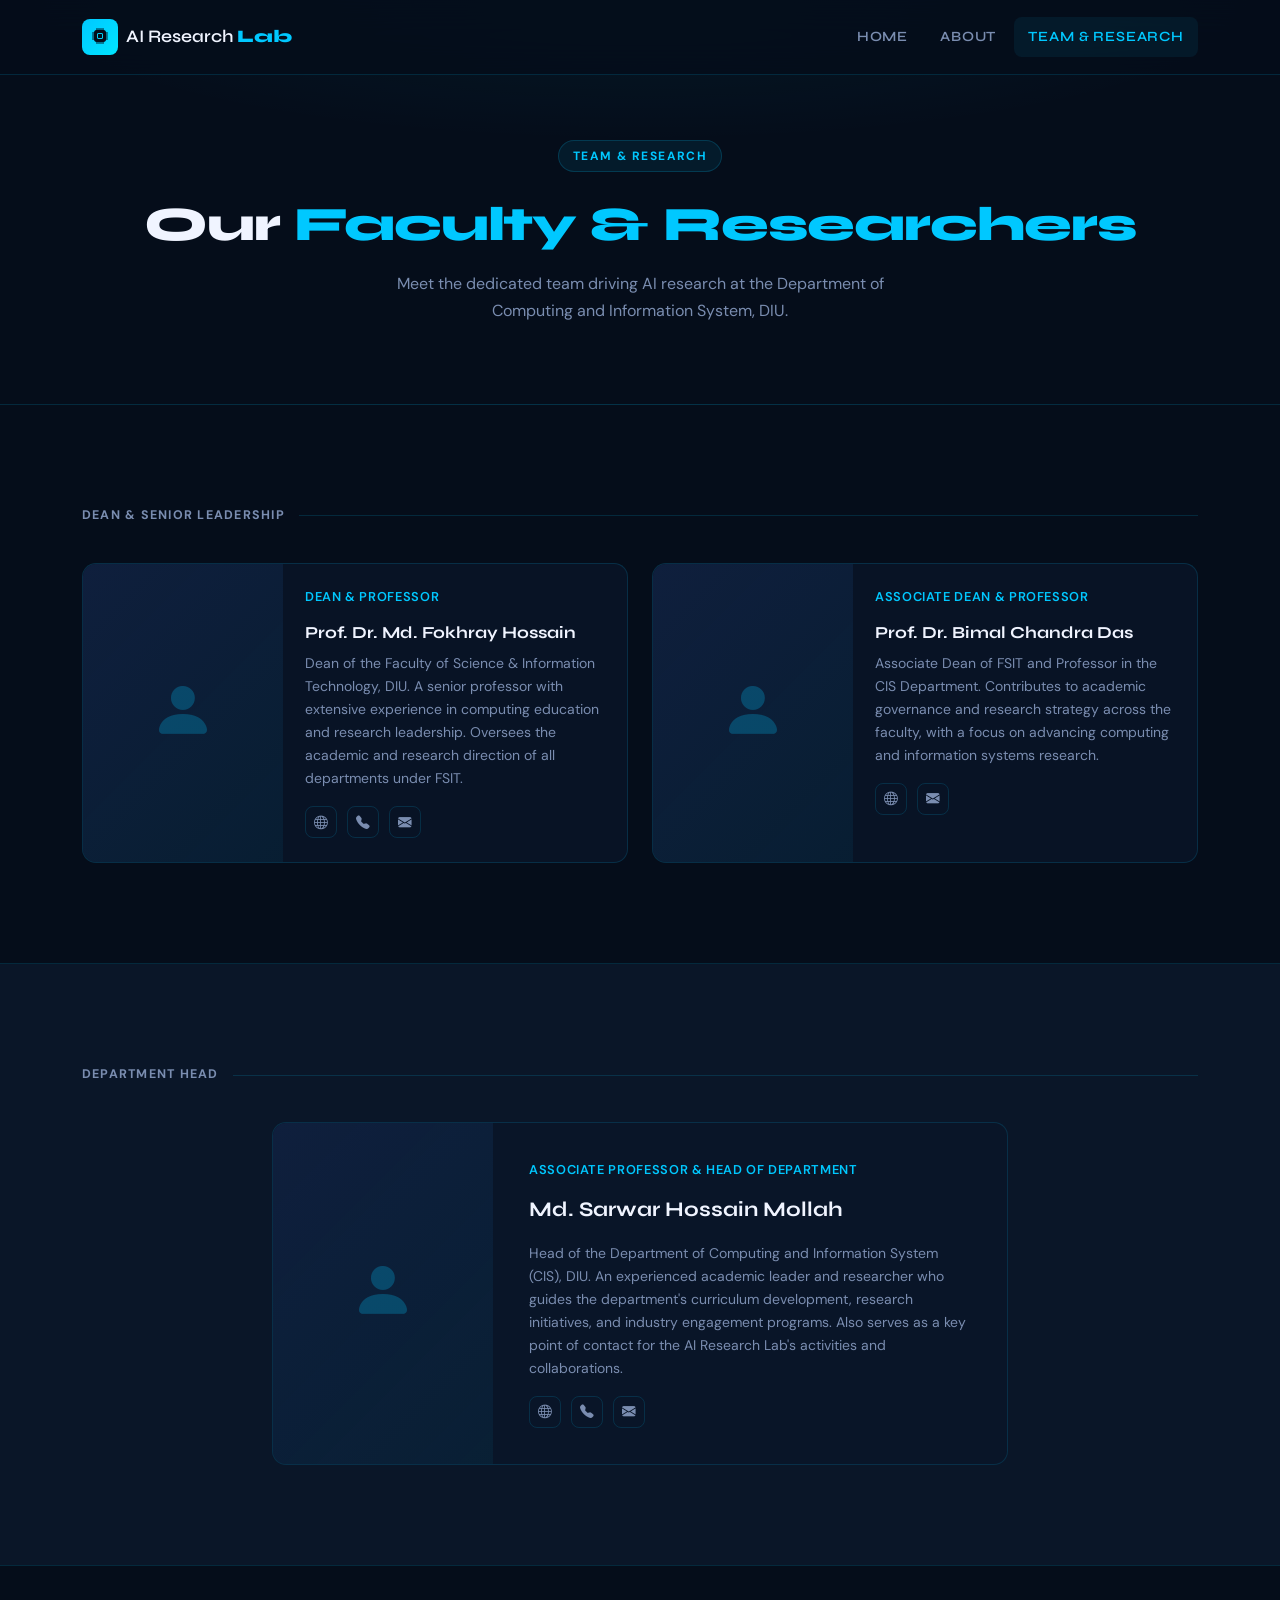
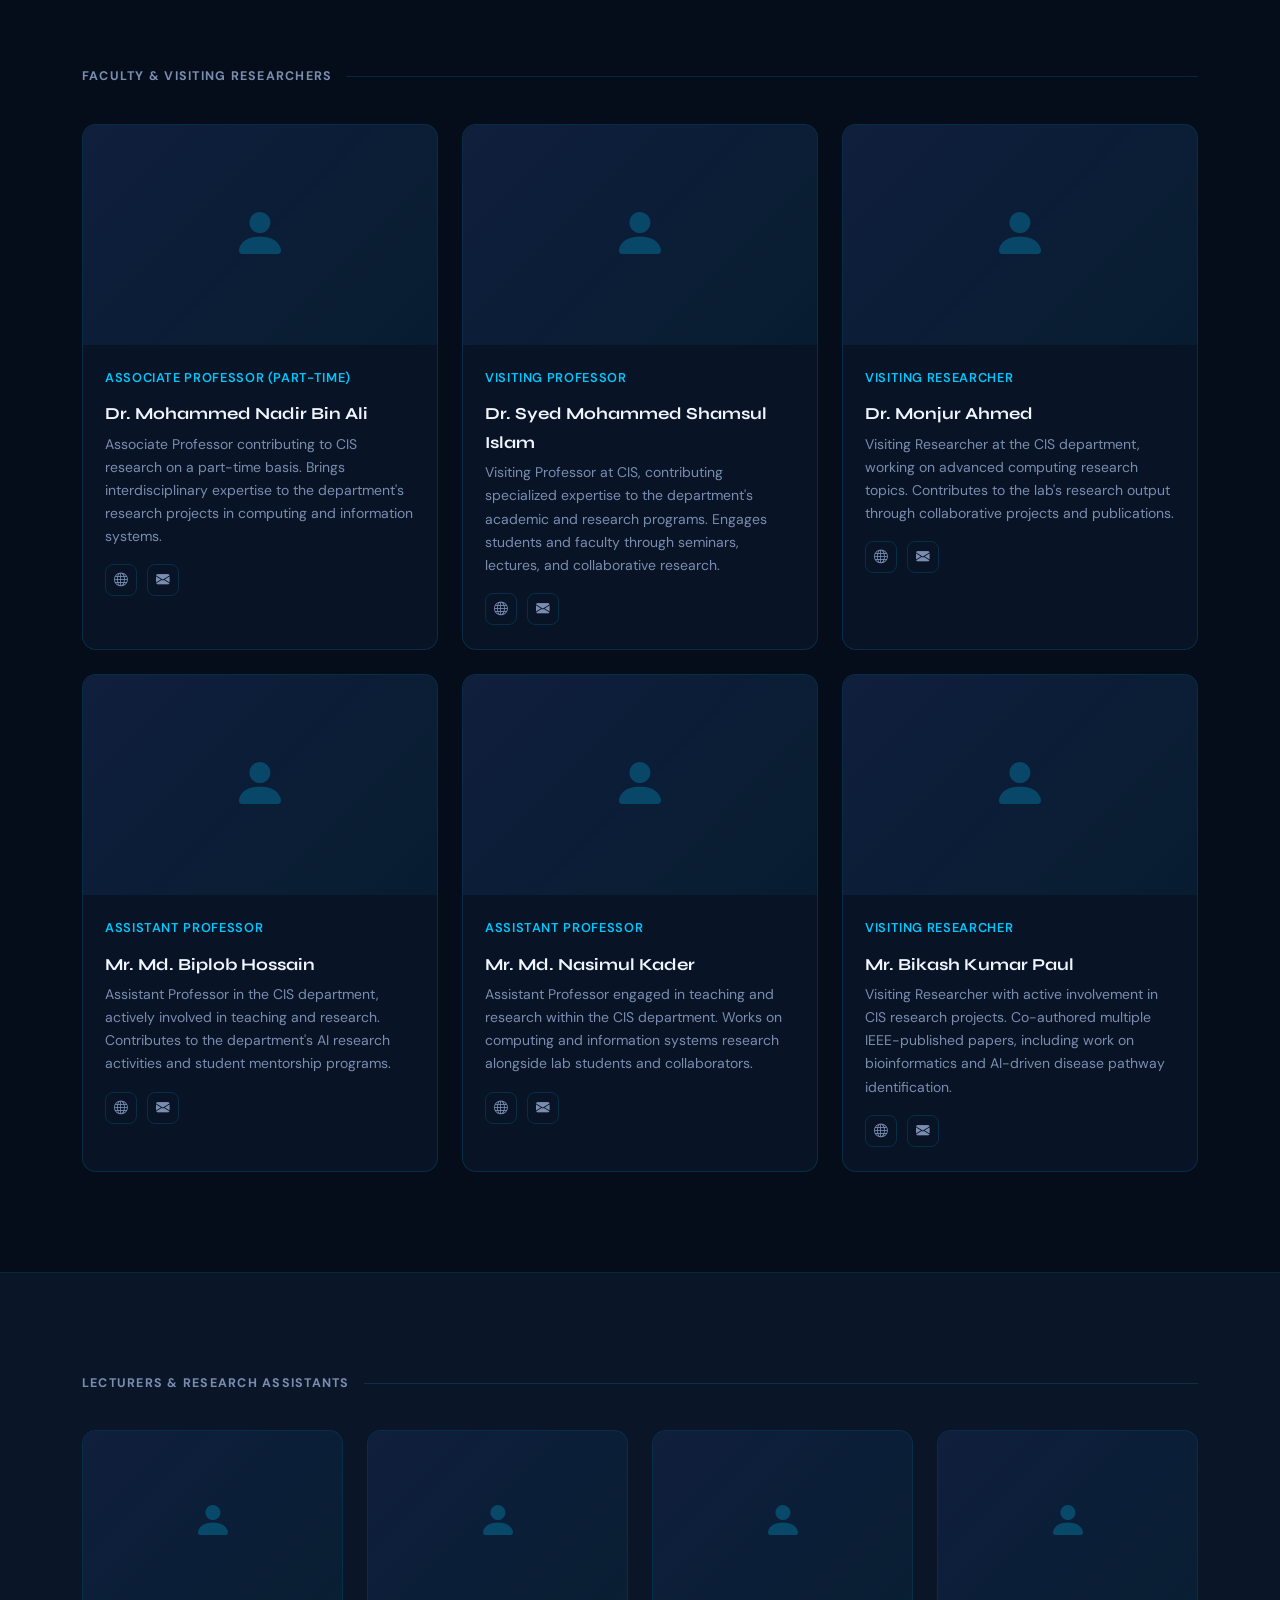
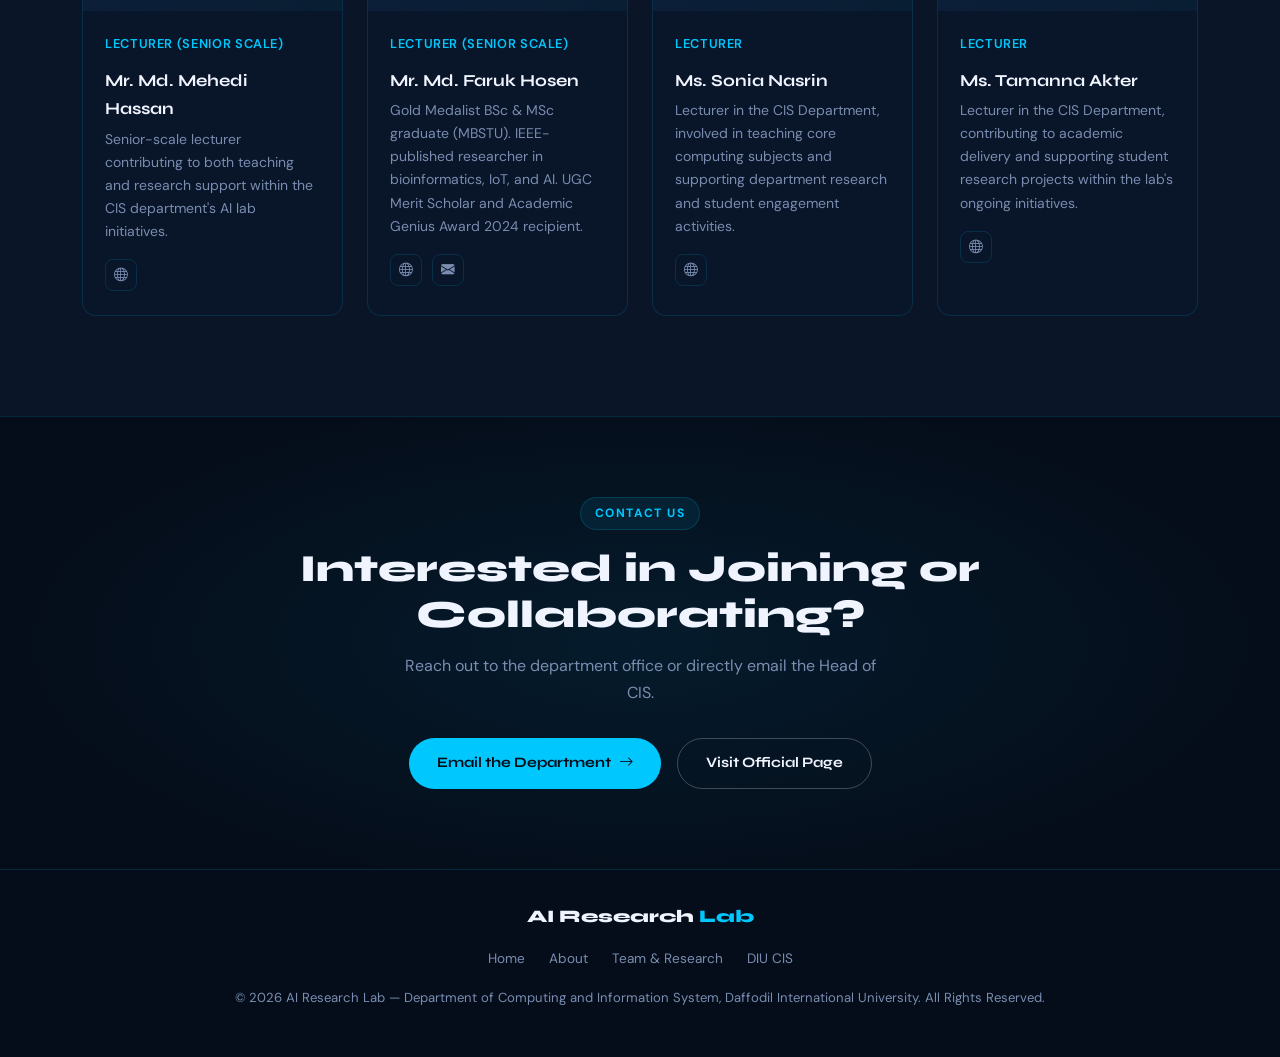
==== team.html @ 389318b4 "Add team and research page with faculty profiles and contact information" ====
<!DOCTYPE html>
<html lang="en">
<head>
  <meta charset="UTF-8"/>
  <meta name="viewport" content="width=device-width, initial-scale=1.0"/>
  <title>Team &amp; Research — AI Research Lab, CIS, DIU</title>
  <link rel="stylesheet" href="https://cdn.jsdelivr.net/npm/bootstrap@5.3.3/dist/css/bootstrap.min.css"/>
  <link rel="stylesheet" href="https://cdn.jsdelivr.net/npm/bootstrap-icons@1.11.3/font/bootstrap-icons.min.css"/>
  <link rel="preconnect" href="https://fonts.googleapis.com"/>
  <link href="https://fonts.googleapis.com/css2?family=Syne:wght@400;600;700;800&family=DM+Sans:opsz,wght@9..40,300;9..40,400;9..40,500&display=swap" rel="stylesheet"/>
  <link rel="stylesheet" href="style.css"/>
</head>
<body>

  <!-- NAVBAR -->
  <nav class="navbar navbar-expand-lg fixed-top" id="mainNav">
    <div class="container">
      <a class="navbar-brand d-flex align-items-center gap-2" href="index.html">
        <div class="brand-icon"><i class="bi bi-cpu-fill"></i></div>
        <span>AI Research <strong>Lab</strong></span>
      </a>
      <button class="navbar-toggler" type="button" data-bs-toggle="collapse" data-bs-target="#navMenu">
        <span class="navbar-toggler-icon"></span>
      </button>
      <div class="collapse navbar-collapse" id="navMenu">
        <ul class="navbar-nav ms-auto align-items-lg-center gap-lg-1">
          <li class="nav-item"><a class="nav-link" href="index.html">Home</a></li>
          <li class="nav-item"><a class="nav-link" href="about.html">About</a></li>
          <li class="nav-item"><a class="nav-link active" href="team.html">Team &amp; Research</a></li>
        </ul>
      </div>
    </div>
  </nav>

  <!-- PAGE HERO -->
  <section class="page-hero">
    <div class="container">
      <div class="section-tag d-inline-block">Team &amp; Research</div>
      <h1 class="page-hero-title mt-2">Our <span class="text-accent">Faculty &amp; Researchers</span></h1>
      <p class="page-hero-sub">
        Meet the dedicated team driving AI research at the Department of Computing and Information System, DIU.
      </p>
    </div>
  </section>

  <!-- ── DEAN / SENIOR LEADERSHIP ── -->
  <section class="section-pad">
    <div class="container">

      <div class="role-heading">
        <div class="role-heading-label">Dean &amp; Senior Leadership</div>
        <div class="role-heading-line"></div>
      </div>

      <div class="row g-4">

        <!-- Dean -->
        <div class="col-md-6">
          <div class="team-card d-flex flex-column flex-sm-row" style="overflow:hidden;">
            <div class="team-photo-square flex-shrink-0">
              <img
                src="https://faculty.daffodilvarsity.edu.bd/images/teacher/b520b602c379adcac0e08070ed19cae3.png"
                alt="Prof. Dr. Md. Fokhray Hossain"
                onerror="this.style.display='none'; this.parentElement.querySelector('.fallback').style.display='flex';"
              />
              <div class="fallback" style="display:none;"><i class="bi bi-person-fill"></i></div>
            </div>
            <div class="team-card-body">
              <div class="team-card-role">Dean &amp; Professor</div>
              <div class="team-card-name">Prof. Dr. Md. Fokhray Hossain</div>
              <p class="team-card-bio">
                Dean of the Faculty of Science &amp; Information Technology, DIU. A senior professor with extensive experience in computing education and research leadership. Oversees the academic and research direction of all departments under FSIT.
              </p>
              <div class="team-card-links">
                <a href="https://faculty.daffodilvarsity.edu.bd/profile/cis/fokhray.html" target="_blank" class="team-link" title="Profile"><i class="bi bi-globe"></i></a>
                <a href="tel:01713493250" class="team-link" title="Phone"><i class="bi bi-telephone-fill"></i></a>
                <a href="mailto:deanfsit@daffodilvarsity.edu.bd" class="team-link" title="Email"><i class="bi bi-envelope-fill"></i></a>
              </div>
            </div>
          </div>
        </div>

        <!-- Associate Dean -->
        <div class="col-md-6">
          <div class="team-card d-flex flex-column flex-sm-row" style="overflow:hidden;">
            <div class="team-photo-square flex-shrink-0">
              <img
                src="https://faculty.daffodilvarsity.edu.bd/images/teacher/f507a54dd5ad461bc08a181335de0d51.jpg"
                alt="Prof. Dr. Bimal Chandra Das"
                onerror="this.style.display='none'; this.parentElement.querySelector('.fallback').style.display='flex';"
              />
              <div class="fallback" style="display:none;"><i class="bi bi-person-fill"></i></div>
            </div>
            <div class="team-card-body">
              <div class="team-card-role">Associate Dean &amp; Professor</div>
              <div class="team-card-name">Prof. Dr. Bimal Chandra Das</div>
              <p class="team-card-bio">
                Associate Dean of FSIT and Professor in the CIS Department. Contributes to academic governance and research strategy across the faculty, with a focus on advancing computing and information systems research.
              </p>
              <div class="team-card-links">
                <a href="https://faculty.daffodilvarsity.edu.bd/profile/cis/bimal.html" target="_blank" class="team-link" title="Profile"><i class="bi bi-globe"></i></a>
                <a href="mailto:deanfsit@daffodilvarsity.edu.bd" class="team-link" title="Email"><i class="bi bi-envelope-fill"></i></a>
              </div>
            </div>
          </div>
        </div>

      </div>
    </div>
  </section>

  <div class="section-divider"></div>

  <!-- ── DEPARTMENT HEAD ── -->
  <section class="section-pad bg-navy2">
    <div class="container">

      <div class="role-heading">
        <div class="role-heading-label">Department Head</div>
        <div class="role-heading-line"></div>
      </div>

      <div class="row justify-content-center">
        <div class="col-lg-8">
          <div class="team-card d-md-flex" style="overflow:hidden;">
            <div style="width:220px; min-height:260px; flex-shrink:0; background:linear-gradient(135deg,#0f1f3d,rgba(0,200,255,0.06)); display:flex; align-items:center; justify-content:center; overflow:hidden;">
              <img
                src="https://faculty.daffodilvarsity.edu.bd/images/teacher/44caa3b8598f23511ed11bd12658607d.jpg"
                alt="Md. Sarwar Hossain Mollah"
                style="width:100%; height:100%; object-fit:cover;"
                onerror="this.style.display='none'; this.parentElement.innerHTML='<div style=\'font-size:4rem;color:rgba(0,200,255,0.25);display:flex;align-items:center;justify-content:center;width:100%;height:100%;\'><i class=\'bi bi-person-fill\'></i></div>';"
              />
            </div>
            <div class="team-card-body d-flex flex-column justify-content-center" style="padding:36px;">
              <div class="team-card-role">Associate Professor &amp; Head of Department</div>
              <div class="team-card-name" style="font-size:1.3rem;">Md. Sarwar Hossain Mollah</div>
              <p class="team-card-bio" style="margin-top:10px;">
                Head of the Department of Computing and Information System (CIS), DIU. An experienced
                academic leader and researcher who guides the department's curriculum development,
                research initiatives, and industry engagement programs. Also serves as a key
                point of contact for the AI Research Lab's activities and collaborations.
              </p>
              <div class="team-card-links">
                <a href="https://faculty.daffodilvarsity.edu.bd/profile/cis/sarowar.html" target="_blank" class="team-link"><i class="bi bi-globe"></i></a>
                <a href="tel:01713493253" class="team-link"><i class="bi bi-telephone-fill"></i></a>
                <a href="mailto:headcis@daffodilvarsity.edu.bd" class="team-link"><i class="bi bi-envelope-fill"></i></a>
              </div>
            </div>
          </div>
        </div>
      </div>
    </div>
  </section>

  <div class="section-divider"></div>

  <!-- ── FACULTY RESEARCHERS ── -->
  <section class="section-pad">
    <div class="container">

      <div class="role-heading">
        <div class="role-heading-label">Faculty &amp; Visiting Researchers</div>
        <div class="role-heading-line"></div>
      </div>

      <div class="row g-4">

        <!-- Dr. Mohammed Nadir -->
        <div class="col-sm-6 col-lg-4">
          <div class="team-card">
            <div class="team-card-photo-placeholder">
              <img src="https://faculty.daffodilvarsity.edu.bd/images/teacher/5ae7119ee13a84dd0c76473f11d80a3c.jpg"
                alt="Dr. Mohammed Nadir Bin Ali"
                style="width:100%;height:100%;object-fit:cover;"
                onerror="this.style.display='none'; this.parentElement.querySelector('.pf').style.display='flex';"
              />
              <div class="pf" style="display:none;width:100%;height:100%;align-items:center;justify-content:center;font-size:3.5rem;color:rgba(0,200,255,0.25);"><i class="bi bi-person-fill"></i></div>
            </div>
            <div class="team-card-body">
              <div class="team-card-role">Associate Professor (Part-time)</div>
              <div class="team-card-name">Dr. Mohammed Nadir Bin Ali</div>
              <p class="team-card-bio">Associate Professor contributing to CIS research on a part-time basis. Brings interdisciplinary expertise to the department's research projects in computing and information systems.</p>
              <div class="team-card-links">
                <a href="https://faculty.daffodilvarsity.edu.bd/profile/cis/nadir.html" target="_blank" class="team-link"><i class="bi bi-globe"></i></a>
                <a href="#" class="team-link"><i class="bi bi-envelope-fill"></i></a>
              </div>
            </div>
          </div>
        </div>

        <!-- Dr. Syed Mohammed Shamsul Islam -->
        <div class="col-sm-6 col-lg-4">
          <div class="team-card">
            <div class="team-card-photo-placeholder">
              <img src="https://faculty.daffodilvarsity.edu.bd/images/teacher/eb2237613d94aa159c8646f33e80d815.jpg"
                alt="Dr. Syed Mohammed Shamsul Islam"
                style="width:100%;height:100%;object-fit:cover;"
                onerror="this.style.display='none'; this.parentElement.querySelector('.pf').style.display='flex';"
              />
              <div class="pf" style="display:none;width:100%;height:100%;align-items:center;justify-content:center;font-size:3.5rem;color:rgba(0,200,255,0.25);"><i class="bi bi-person-fill"></i></div>
            </div>
            <div class="team-card-body">
              <div class="team-card-role">Visiting Professor</div>
              <div class="team-card-name">Dr. Syed Mohammed Shamsul Islam</div>
              <p class="team-card-bio">Visiting Professor at CIS, contributing specialized expertise to the department's academic and research programs. Engages students and faculty through seminars, lectures, and collaborative research.</p>
              <div class="team-card-links">
                <a href="https://faculty.daffodilvarsity.edu.bd/profile/cis/drshamsul.html" target="_blank" class="team-link"><i class="bi bi-globe"></i></a>
                <a href="#" class="team-link"><i class="bi bi-envelope-fill"></i></a>
              </div>
            </div>
          </div>
        </div>

        <!-- Dr. Monjur Ahmed -->
        <div class="col-sm-6 col-lg-4">
          <div class="team-card">
            <div class="team-card-photo-placeholder">
              <img src="https://faculty.daffodilvarsity.edu.bd/images/teacher/8db0a0594809b109093718a5ee7b3646.jpg"
                alt="Dr. Monjur Ahmed"
                style="width:100%;height:100%;object-fit:cover;"
                onerror="this.style.display='none'; this.parentElement.querySelector('.pf').style.display='flex';"
              />
              <div class="pf" style="display:none;width:100%;height:100%;align-items:center;justify-content:center;font-size:3.5rem;color:rgba(0,200,255,0.25);"><i class="bi bi-person-fill"></i></div>
            </div>
            <div class="team-card-body">
              <div class="team-card-role">Visiting Researcher</div>
              <div class="team-card-name">Dr. Monjur Ahmed</div>
              <p class="team-card-bio">Visiting Researcher at the CIS department, working on advanced computing research topics. Contributes to the lab's research output through collaborative projects and publications.</p>
              <div class="team-card-links">
                <a href="https://faculty.daffodilvarsity.edu.bd/profile/cis/drmonjur.html" target="_blank" class="team-link"><i class="bi bi-globe"></i></a>
                <a href="#" class="team-link"><i class="bi bi-envelope-fill"></i></a>
              </div>
            </div>
          </div>
        </div>

        <!-- Mr. Md. Biplob Hossain -->
        <div class="col-sm-6 col-lg-4">
          <div class="team-card">
            <div class="team-card-photo-placeholder">
              <img src="https://faculty.daffodilvarsity.edu.bd/images/teacher/d4e033861b6b4d40715f1463ef348215.jpg"
                alt="Mr. Md. Biplob Hossain"
                style="width:100%;height:100%;object-fit:cover;"
                onerror="this.style.display='none'; this.parentElement.querySelector('.pf').style.display='flex';"
              />
              <div class="pf" style="display:none;width:100%;height:100%;align-items:center;justify-content:center;font-size:3.5rem;color:rgba(0,200,255,0.25);"><i class="bi bi-person-fill"></i></div>
            </div>
            <div class="team-card-body">
              <div class="team-card-role">Assistant Professor</div>
              <div class="team-card-name">Mr. Md. Biplob Hossain</div>
              <p class="team-card-bio">Assistant Professor in the CIS department, actively involved in teaching and research. Contributes to the department's AI research activities and student mentorship programs.</p>
              <div class="team-card-links">
                <a href="https://faculty.daffodilvarsity.edu.bd/profile/cis/biplob-cis.html" target="_blank" class="team-link"><i class="bi bi-globe"></i></a>
                <a href="#" class="team-link"><i class="bi bi-envelope-fill"></i></a>
              </div>
            </div>
          </div>
        </div>

        <!-- Mr. Md. Nasimul Kader -->
        <div class="col-sm-6 col-lg-4">
          <div class="team-card">
            <div class="team-card-photo-placeholder">
              <img src="https://faculty.daffodilvarsity.edu.bd/images/teacher/14904eed22dc3c9f76f2bb3c61ff6ab5.jpg"
                alt="Mr. Md. Nasimul Kader"
                style="width:100%;height:100%;object-fit:cover;"
                onerror="this.style.display='none'; this.parentElement.querySelector('.pf').style.display='flex';"
              />
              <div class="pf" style="display:none;width:100%;height:100%;align-items:center;justify-content:center;font-size:3.5rem;color:rgba(0,200,255,0.25);"><i class="bi bi-person-fill"></i></div>
            </div>
            <div class="team-card-body">
              <div class="team-card-role">Assistant Professor</div>
              <div class="team-card-name">Mr. Md. Nasimul Kader</div>
              <p class="team-card-bio">Assistant Professor engaged in teaching and research within the CIS department. Works on computing and information systems research alongside lab students and collaborators.</p>
              <div class="team-card-links">
                <a href="https://faculty.daffodilvarsity.edu.bd/profile/cis/nasimul.html" target="_blank" class="team-link"><i class="bi bi-globe"></i></a>
                <a href="#" class="team-link"><i class="bi bi-envelope-fill"></i></a>
              </div>
            </div>
          </div>
        </div>

        <!-- Mr. Bikash Kumar Paul -->
        <div class="col-sm-6 col-lg-4">
          <div class="team-card">
            <div class="team-card-photo-placeholder">
              <img src="https://faculty.daffodilvarsity.edu.bd/images/teacher/0324db19b113d6f3826f1a1ef4a2a893.jpg"
                alt="Mr. Bikash Kumar Paul"
                style="width:100%;height:100%;object-fit:cover;"
                onerror="this.style.display='none'; this.parentElement.querySelector('.pf').style.display='flex';"
              />
              <div class="pf" style="display:none;width:100%;height:100%;align-items:center;justify-content:center;font-size:3.5rem;color:rgba(0,200,255,0.25);"><i class="bi bi-person-fill"></i></div>
            </div>
            <div class="team-card-body">
              <div class="team-card-role">Visiting Researcher</div>
              <div class="team-card-name">Mr. Bikash Kumar Paul</div>
              <p class="team-card-bio">Visiting Researcher with active involvement in CIS research projects. Co-authored multiple IEEE-published papers, including work on bioinformatics and AI-driven disease pathway identification.</p>
              <div class="team-card-links">
                <a href="https://faculty.daffodilvarsity.edu.bd/profile/cis/bikashkumar.html" target="_blank" class="team-link"><i class="bi bi-globe"></i></a>
                <a href="#" class="team-link"><i class="bi bi-envelope-fill"></i></a>
              </div>
            </div>
          </div>
        </div>

      </div>
    </div>
  </section>

  <div class="section-divider"></div>

  <!-- ── LECTURERS ── -->
  <section class="section-pad bg-navy2">
    <div class="container">

      <div class="role-heading">
        <div class="role-heading-label">Lecturers &amp; Research Assistants</div>
        <div class="role-heading-line"></div>
      </div>

      <div class="row g-4">

        <!-- Md. Mehedi Hassan -->
        <div class="col-sm-6 col-lg-3">
          <div class="team-card">
            <div class="team-card-photo-placeholder" style="height:180px;">
              <img src="https://faculty.daffodilvarsity.edu.bd/images/teacher/bf499ad4ff12d9bcdcd83cfd221d6be5.png"
                alt="Mr. Md. Mehedi Hassan"
                style="width:100%;height:100%;object-fit:cover;"
                onerror="this.style.display='none'; this.parentElement.querySelector('.pf').style.display='flex';"
              />
              <div class="pf" style="display:none;width:100%;height:100%;align-items:center;justify-content:center;font-size:2.5rem;color:rgba(0,200,255,0.25);"><i class="bi bi-person-fill"></i></div>
            </div>
            <div class="team-card-body">
              <div class="team-card-role">Lecturer (Senior Scale)</div>
              <div class="team-card-name">Mr. Md. Mehedi Hassan</div>
              <p class="team-card-bio">Senior-scale lecturer contributing to both teaching and research support within the CIS department's AI lab initiatives.</p>
              <div class="team-card-links">
                <a href="https://faculty.daffodilvarsity.edu.bd/profile/cis/mehedicis.html" target="_blank" class="team-link"><i class="bi bi-globe"></i></a>
              </div>
            </div>
          </div>
        </div>

        <!-- Md. Faruk Hosen -->
        <div class="col-sm-6 col-lg-3">
          <div class="team-card">
            <div class="team-card-photo-placeholder" style="height:180px;">
              <img src="https://faculty.daffodilvarsity.edu.bd/images/teacher/f1f5b2477abd6e36ea8f27ff2900c09e.jpg"
                alt="Mr. Md. Faruk Hosen"
                style="width:100%;height:100%;object-fit:cover;"
                onerror="this.style.display='none'; this.parentElement.querySelector('.pf').style.display='flex';"
              />
              <div class="pf" style="display:none;width:100%;height:100%;align-items:center;justify-content:center;font-size:2.5rem;color:rgba(0,200,255,0.25);"><i class="bi bi-person-fill"></i></div>
            </div>
            <div class="team-card-body">
              <div class="team-card-role">Lecturer (Senior Scale)</div>
              <div class="team-card-name">Mr. Md. Faruk Hosen</div>
              <p class="team-card-bio">Gold Medalist BSc &amp; MSc graduate (MBSTU). IEEE-published researcher in bioinformatics, IoT, and AI. UGC Merit Scholar and Academic Genius Award 2024 recipient.</p>
              <div class="team-card-links">
                <a href="https://faculty.daffodilvarsity.edu.bd/profile/cis/farukhosen.html" target="_blank" class="team-link"><i class="bi bi-globe"></i></a>
                <a href="mailto:faruk.cis@diu.edu.bd" class="team-link"><i class="bi bi-envelope-fill"></i></a>
              </div>
            </div>
          </div>
        </div>

        <!-- Ms. Sonia Nasrin -->
        <div class="col-sm-6 col-lg-3">
          <div class="team-card">
            <div class="team-card-photo-placeholder" style="height:180px;">
              <img src="https://faculty.daffodilvarsity.edu.bd/images/teacher/f75591dd6806d659969261e32faf39c0.jpg"
                alt="Ms. Sonia Nasrin"
                style="width:100%;height:100%;object-fit:cover;"
                onerror="this.style.display='none'; this.parentElement.querySelector('.pf').style.display='flex';"
              />
              <div class="pf" style="display:none;width:100%;height:100%;align-items:center;justify-content:center;font-size:2.5rem;color:rgba(0,200,255,0.25);"><i class="bi bi-person-fill"></i></div>
            </div>
            <div class="team-card-body">
              <div class="team-card-role">Lecturer</div>
              <div class="team-card-name">Ms. Sonia Nasrin</div>
              <p class="team-card-bio">Lecturer in the CIS Department, involved in teaching core computing subjects and supporting department research and student engagement activities.</p>
              <div class="team-card-links">
                <a href="https://faculty.daffodilvarsity.edu.bd/profile/cis/sonia.html" target="_blank" class="team-link"><i class="bi bi-globe"></i></a>
              </div>
            </div>
          </div>
        </div>

        <!-- Ms. Tamanna Akter -->
        <div class="col-sm-6 col-lg-3">
          <div class="team-card">
            <div class="team-card-photo-placeholder" style="height:180px;">
              <img src="https://faculty.daffodilvarsity.edu.bd/images/teacher/a83743d94b0d0a50e53058f4f1abc2cd.jpg"
                alt="Ms. Tamanna Akter"
                style="width:100%;height:100%;object-fit:cover;"
                onerror="this.style.display='none'; this.parentElement.querySelector('.pf').style.display='flex';"
              />
              <div class="pf" style="display:none;width:100%;height:100%;align-items:center;justify-content:center;font-size:2.5rem;color:rgba(0,200,255,0.25);"><i class="bi bi-person-fill"></i></div>
            </div>
            <div class="team-card-body">
              <div class="team-card-role">Lecturer</div>
              <div class="team-card-name">Ms. Tamanna Akter</div>
              <p class="team-card-bio">Lecturer in the CIS Department, contributing to academic delivery and supporting student research projects within the lab's ongoing initiatives.</p>
              <div class="team-card-links">
                <a href="https://faculty.daffodilvarsity.edu.bd/profile/cis/tamanna-cis.html" target="_blank" class="team-link"><i class="bi bi-globe"></i></a>
              </div>
            </div>
          </div>
        </div>

      </div>
    </div>
  </section>

  <!-- JOIN CTA -->
  <section class="cta-band">
    <div class="container">
      <div class="section-tag d-inline-block mb-3">Contact Us</div>
      <h2>Interested in Joining or Collaborating?</h2>
      <p>Reach out to the department office or directly email the Head of CIS.</p>
      <div class="d-flex justify-content-center flex-wrap gap-3">
        <a href="mailto:headcis@daffodilvarsity.edu.bd" class="btn-primary-custom">
          Email the Department <i class="bi bi-arrow-right ms-2"></i>
        </a>
        <a href="https://daffodilvarsity.edu.bd/department/cis" target="_blank" class="btn-outline-custom">
          Visit Official Page
        </a>
      </div>
    </div>
  </section>

  <!-- FOOTER -->
  <footer>
    <div class="container">
      <div class="footer-logo">AI Research <span>Lab</span></div>
      <div class="footer-links">
        <a href="index.html">Home</a>
        <a href="about.html">About</a>
        <a href="team.html">Team &amp; Research</a>
        <a href="https://daffodilvarsity.edu.bd/department/cis" target="_blank">DIU CIS</a>
      </div>
      <p class="footer-copy">
        &copy; 2026 AI Research Lab — Department of Computing and Information System,
        Daffodil International University. All Rights Reserved.
      </p>
    </div>
  </footer>

  <script src="https://cdn.jsdelivr.net/npm/bootstrap@5.3.3/dist/js/bootstrap.bundle.min.js"></script>
  <script src="script.js"></script>
</body>
</html>
---- style.css ----
/* =========================================================
   AI Research Lab — CIS Department, DIU
   style.css  |  Shared across all 3 pages
   ========================================================= */

@import url('https://fonts.googleapis.com/css2?family=Syne:wght@400;600;700;800&family=DM+Sans:opsz,wght@9..40,300;9..40,400;9..40,500&display=swap');

/* ── Variables ── */
:root {
  --navy:    #050d1a;
  --navy2:   #0a1628;
  --navy3:   #0f1f3d;
  --cyan:    #00c8ff;
  --cyan2:   #00e5ff;
  --white:   #f0f4ff;
  --muted:   #7a8db0;
  --card-bg: rgba(10,22,40,0.85);
  --border:  rgba(0,200,255,0.15);
  --radius:  14px;
  --font-h:  'Syne', sans-serif;
  --font-b:  'DM Sans', sans-serif;
}

*,*::before,*::after { box-sizing:border-box; margin:0; padding:0; }
html { scroll-behavior:smooth; }

body {
  background: var(--navy);
  color: var(--white);
  font-family: var(--font-b);
  font-size: 1rem;
  line-height: 1.7;
  overflow-x: hidden;
}

h1,h2,h3,h4,h5,h6 { font-family: var(--font-h); }
a { text-decoration:none; color:inherit; }
img { max-width:100%; }

::-webkit-scrollbar { width:6px; }
::-webkit-scrollbar-track { background:var(--navy); }
::-webkit-scrollbar-thumb { background:var(--cyan); border-radius:3px; }

/* ── NAVBAR ── */
.navbar {
  background: rgba(5,13,26,0.85);
  backdrop-filter: blur(18px);
  border-bottom: 1px solid var(--border);
  padding: 14px 0;
  transition: background 0.3s;
  z-index: 1000;
}
.navbar.scrolled { background: rgba(5,13,26,0.97); }

.brand-icon {
  width:36px; height:36px;
  background: linear-gradient(135deg, var(--cyan), var(--cyan2));
  border-radius:8px;
  display:flex; align-items:center; justify-content:center;
  font-size:1rem; color:var(--navy);
}
.navbar-brand {
  font-family: var(--font-h);
  font-size:1.1rem; font-weight:600;
  color:var(--white) !important;
}
.navbar-brand strong { color:var(--cyan); }

.nav-link {
  font-family: var(--font-h);
  font-size:0.88rem; font-weight:600;
  color:var(--muted) !important;
  letter-spacing:0.06em; text-transform:uppercase;
  padding:8px 14px !important;
  border-radius:8px;
  transition: color 0.2s, background 0.2s;
}
.nav-link:hover, .nav-link.active {
  color:var(--cyan) !important;
  background: rgba(0,200,255,0.07);
}
.navbar-toggler { border:1px solid var(--border); padding:6px 10px; }
.navbar-toggler-icon {
  background-image: url("data:image/svg+xml,%3csvg xmlns='http://www.w3.org/2000/svg' viewBox='0 0 30 30'%3e%3cpath stroke='rgba%280,200,255,0.8%29' stroke-width='2' d='M4 7h22M4 15h22M4 23h22'/%3e%3c/svg%3e");
}

/* ── HERO ── */
.hero-section {
  min-height:100vh;
  background: radial-gradient(ellipse 80% 60% at 70% 40%,rgba(0,200,255,0.07) 0%,transparent 60%),
              radial-gradient(ellipse 60% 80% at 10% 80%,rgba(0,100,200,0.06) 0%,transparent 60%),
              var(--navy);
  position:relative; display:flex; align-items:center; overflow:hidden;
}
.hero-grid-overlay {
  position:absolute; inset:0;
  background-image:
    linear-gradient(rgba(0,200,255,0.04) 1px,transparent 1px),
    linear-gradient(90deg,rgba(0,200,255,0.04) 1px,transparent 1px);
  background-size:60px 60px;
  animation: gridDrift 20s linear infinite;
  pointer-events:none;
}
@keyframes gridDrift {
  0%   { transform:translateY(0); }
  100% { transform:translateY(60px); }
}
.hero-orb {
  position:absolute; border-radius:50%;
  filter:blur(80px); pointer-events:none;
  animation: orbPulse 6s ease-in-out infinite;
}
.hero-orb-1 { width:420px;height:420px; background:rgba(0,200,255,0.08); top:-100px; right:-100px; }
.hero-orb-2 { width:300px;height:300px; background:rgba(0,80,200,0.07); bottom:0; left:10%; animation-delay:3s; }
@keyframes orbPulse {
  0%,100% { transform:scale(1); opacity:1; }
  50%      { transform:scale(1.12); opacity:0.7; }
}

.hero-section .container { position:relative; z-index:2; }

.lab-badge {
  display:inline-flex; align-items:center;
  background:rgba(0,200,255,0.08); border:1px solid rgba(0,200,255,0.2);
  color:var(--cyan); font-size:0.78rem; font-weight:600;
  letter-spacing:0.06em; text-transform:uppercase;
  padding:8px 16px; border-radius:50px;
  animation: fadeUp 0.6s ease both;
}
.hero-title {
  font-size:clamp(2.4rem,5vw,4rem); font-weight:800;
  line-height:1.1; letter-spacing:-0.02em;
  animation: fadeUp 0.7s ease 0.1s both;
}
.hero-accent { color:var(--cyan); position:relative; }
.hero-accent::after {
  content:''; position:absolute; left:0; bottom:-4px;
  width:100%; height:3px;
  background:linear-gradient(90deg,var(--cyan),transparent);
  border-radius:2px;
}
.hero-sub {
  color:var(--muted); font-size:1.05rem; max-width:520px;
  animation: fadeUp 0.7s ease 0.2s both;
}

@keyframes fadeUp {
  from { opacity:0; transform:translateY(28px); }
  to   { opacity:1; transform:translateY(0); }
}

/* buttons */
.btn-primary-custom {
  background:var(--cyan); color:var(--navy);
  font-family:var(--font-h); font-weight:700; font-size:0.9rem;
  padding:13px 28px; border-radius:50px; border:none;
  transition:transform 0.2s,box-shadow 0.2s;
  display:inline-flex; align-items:center;
  animation: fadeUp 0.7s ease 0.3s both;
}
.btn-primary-custom:hover {
  transform:translateY(-2px); box-shadow:0 8px 30px rgba(0,200,255,0.35); color:var(--navy);
}
.btn-outline-custom {
  background:transparent; color:var(--white);
  font-family:var(--font-h); font-weight:700; font-size:0.9rem;
  padding:12px 28px; border-radius:50px; border:1px solid rgba(240,244,255,0.25);
  transition:border-color 0.2s,background 0.2s,color 0.2s;
  display:inline-flex; align-items:center;
  animation: fadeUp 0.7s ease 0.35s both;
}
.btn-outline-custom:hover { border-color:var(--cyan); color:var(--cyan); background:rgba(0,200,255,0.05); }

/* hex ring */
.hero-visual { position:relative; width:360px; height:360px; animation:fadeUp 0.9s ease 0.4s both; }
.hex-ring    { position:relative; width:100%; height:100%; }
.hex-center {
  position:absolute; top:50%; left:50%; transform:translate(-50%,-50%);
  width:80px; height:80px;
  background:linear-gradient(135deg,var(--cyan),var(--cyan2));
  border-radius:50%; display:flex; align-items:center; justify-content:center;
  font-size:2rem; color:var(--navy);
  box-shadow:0 0 40px rgba(0,200,255,0.4); z-index:2;
  animation: hexPulse 3s ease-in-out infinite;
}
@keyframes hexPulse {
  0%,100% { box-shadow:0 0 40px rgba(0,200,255,0.4); }
  50%      { box-shadow:0 0 70px rgba(0,200,255,0.7); }
}
.hex-node {
  position:absolute; width:56px; height:56px;
  background:var(--navy3); border:1px solid var(--border);
  border-radius:50%; display:flex; align-items:center; justify-content:center;
  font-size:1.2rem; color:var(--cyan);
  top:50%; left:50%;
  animation: orbitSpin 12s linear infinite;
}
.hex-node:nth-child(1){--angle:0deg;   animation-delay:0s;}
.hex-node:nth-child(2){--angle:60deg;  animation-delay:-2s;}
.hex-node:nth-child(3){--angle:120deg; animation-delay:-4s;}
.hex-node:nth-child(4){--angle:180deg; animation-delay:-6s;}
.hex-node:nth-child(5){--angle:240deg; animation-delay:-8s;}
.hex-node:nth-child(6){--angle:300deg; animation-delay:-10s;}
@keyframes orbitSpin {
  from { transform:translate(-50%,-50%) rotate(var(--angle)) translateX(140px) rotate(calc(-1*var(--angle))); }
  to   { transform:translate(-50%,-50%) rotate(calc(var(--angle) + 360deg)) translateX(140px) rotate(calc(-1*(var(--angle)+360deg))); }
}

.hero-scroll-hint {
  position:absolute; bottom:32px; left:50%; transform:translateX(-50%);
  display:flex; flex-direction:column; align-items:center; gap:6px;
  color:var(--muted); font-size:0.75rem; letter-spacing:0.08em; text-transform:uppercase;
  animation: scrollBounce 2s ease infinite;
}
@keyframes scrollBounce {
  0%,100%{ transform:translateX(-50%) translateY(0); }
  50%    { transform:translateX(-50%) translateY(8px); }
}

/* ── STATS ── */
.stats-strip {
  background:var(--navy2);
  border-top:1px solid var(--border); border-bottom:1px solid var(--border);
  padding:40px 0;
}
.stat-item { padding:20px; position:relative; }
.stat-item:not(:last-child)::after {
  content:''; position:absolute; right:0; top:20%; height:60%;
  width:1px; background:var(--border);
}
.stat-num { font-family:var(--font-h); font-size:2.4rem; font-weight:800; color:var(--cyan); line-height:1; }
.stat-lbl { font-size:0.82rem; color:var(--muted); letter-spacing:0.06em; text-transform:uppercase; margin-top:6px; }

/* ── SHARED SECTION ── */
.section-pad    { padding:100px 0; }
.section-pad-sm { padding:70px 0; }
.bg-navy2       { background:var(--navy2); }
.border-top-faint{ border-top:1px solid var(--border); }
.section-divider { height:1px; background:var(--border); margin:0; }
.text-accent    { color:var(--cyan); }

.section-tag {
  display:inline-block; font-size:0.75rem; font-weight:700;
  letter-spacing:0.12em; text-transform:uppercase; color:var(--cyan);
  background:rgba(0,200,255,0.08); border:1px solid rgba(0,200,255,0.18);
  border-radius:50px; padding:5px 14px; margin-bottom:16px;
}
.section-title {
  font-size:clamp(1.8rem,3.5vw,2.6rem); font-weight:800;
  line-height:1.2; letter-spacing:-0.02em; margin-bottom:18px;
}
.section-body { color:var(--muted); font-size:1rem; margin-bottom:14px; }

/* ── PAGE HERO ── */
.page-hero {
  padding:140px 0 80px;
  background:radial-gradient(ellipse 70% 50% at 50% 0%,rgba(0,200,255,0.06) 0%,transparent 70%), var(--navy);
  border-bottom:1px solid var(--border); text-align:center;
}
.page-hero-title {
  font-size:clamp(2rem,4vw,3rem); font-weight:800; letter-spacing:-0.02em;
  animation:fadeUp 0.7s ease both;
}
.page-hero-sub { color:var(--muted); max-width:560px; margin:16px auto 0; animation:fadeUp 0.7s ease 0.1s both; }

/* ── INFO CARD ── */
.info-card {
  background:var(--card-bg); border:1px solid var(--border); border-radius:var(--radius);
  padding:28px 24px; height:100%;
  transition:border-color 0.3s,transform 0.3s;
}
.info-card:hover { border-color:rgba(0,200,255,0.4); transform:translateY(-4px); }
.info-card i    { font-size:1.6rem; color:var(--cyan); margin-bottom:14px; display:block; }
.info-card h6   { font-family:var(--font-h); font-weight:700; font-size:1rem; margin-bottom:8px; }
.info-card p    { font-size:0.9rem; color:var(--muted); margin:0; }

.feature-num   { font-family:var(--font-h); font-size:3rem; font-weight:800; color:rgba(0,200,255,0.12); line-height:1; margin-bottom:6px; }
.feature-title { font-family:var(--font-h); font-size:1.15rem; font-weight:700; margin-bottom:10px; }
.feature-desc  { color:var(--muted); font-size:0.9rem; }

/* ── ABOUT CARD ── */
.about-image-stack { position:relative; height:400px; }
.about-card-bg {
  position:absolute; inset:0; top:30px; left:30px;
  background:linear-gradient(135deg,var(--cyan),rgba(0,200,255,0.2));
  border-radius:var(--radius); opacity:0.15;
}
.about-inner-card {
  position:absolute; inset:0;
  background:var(--card-bg); border:1px solid var(--border); border-radius:var(--radius);
  padding:36px; display:flex; flex-direction:column; justify-content:center;
}
.about-icon { font-size:2.4rem; color:var(--cyan); margin-bottom:18px; }
.about-inner-card h4 { font-weight:700; margin-bottom:14px; }
.about-inner-card p  { color:var(--muted); font-size:0.95rem; }
.about-divider { border-color:var(--border); margin:20px 0; }
.about-pill-row { display:flex; flex-wrap:wrap; gap:8px; }
.pill {
  display:inline-flex; align-items:center;
  background:rgba(0,200,255,0.08); border:1px solid rgba(0,200,255,0.18);
  color:var(--cyan); font-size:0.78rem; font-weight:600;
  padding:5px 12px; border-radius:50px;
}

/* ── RESEARCH CARD ── */
.research-card {
  background:var(--card-bg); border:1px solid var(--border); border-radius:var(--radius);
  padding:32px 26px; height:100%; position:relative; overflow:hidden;
  transition:border-color 0.3s,transform 0.3s;
}
.research-card::before {
  content:''; position:absolute; top:0; left:0; right:0; height:3px;
  background:linear-gradient(90deg,var(--cyan),transparent); opacity:0; transition:opacity 0.3s;
}
.research-card:hover { border-color:rgba(0,200,255,0.3); transform:translateY(-6px); }
.research-card:hover::before { opacity:1; }
.rc-icon {
  width:52px; height:52px; background:rgba(0,200,255,0.1); border:1px solid rgba(0,200,255,0.2);
  border-radius:12px; display:flex; align-items:center; justify-content:center;
  font-size:1.4rem; color:var(--cyan); margin-bottom:20px;
}
.research-card h5 { font-weight:700; font-size:1.05rem; margin-bottom:10px; }
.research-card p  { font-size:0.88rem; color:var(--muted); margin:0; }

/* ── TEAM CARDS ── */
.team-card {
  background:var(--card-bg); border:1px solid var(--border); border-radius:var(--radius);
  overflow:hidden; height:100%;
  transition:border-color 0.3s,transform 0.3s,box-shadow 0.3s;
}
.team-card:hover {
  border-color:rgba(0,200,255,0.35); transform:translateY(-6px);
  box-shadow:0 20px 50px rgba(0,200,255,0.08);
}

/* photo for small cards */
.team-card-photo-placeholder {
  width:100%; height:220px;
  background:linear-gradient(135deg,var(--navy3),rgba(0,200,255,0.05));
  display:flex; align-items:center; justify-content:center;
  font-size:4rem; color:rgba(0,200,255,0.25);
  position:relative; overflow:hidden;
}

/* photo for wide director card */
.team-photo-square {
  width:200px; min-height:240px; flex-shrink:0;
  background:linear-gradient(135deg,var(--navy3),rgba(0,200,255,0.06));
  display:flex; align-items:center; justify-content:center;
  font-size:4rem; color:rgba(0,200,255,0.25);
  overflow:hidden;
}
.team-photo-square img { width:100%; height:100%; object-fit:cover; }

.team-card-body  { padding:22px 22px 24px; }
.team-card-name  { font-family:var(--font-h); font-weight:700; font-size:1.05rem; margin-bottom:4px; }
.team-card-role  { font-size:0.8rem; font-weight:600; letter-spacing:0.05em; text-transform:uppercase; color:var(--cyan); margin-bottom:12px; }
.team-card-bio   { font-size:0.875rem; color:var(--muted); line-height:1.65; margin-bottom:16px; }
.team-card-links { display:flex; gap:10px; }
.team-link {
  width:32px; height:32px; border:1px solid var(--border); border-radius:8px;
  display:flex; align-items:center; justify-content:center;
  font-size:0.85rem; color:var(--muted);
  transition:border-color 0.2s,color 0.2s,background 0.2s;
}
.team-link:hover { border-color:var(--cyan); color:var(--cyan); background:rgba(0,200,255,0.07); }

/* role heading */
.role-heading { display:flex; align-items:center; gap:14px; margin-bottom:36px; }
.role-heading-line { flex:1; height:1px; background:var(--border); }
.role-heading-label { font-size:0.78rem; font-weight:700; letter-spacing:0.1em; text-transform:uppercase; color:var(--muted); white-space:nowrap; }

/* ── PARTNER CARDS ── */
.partner-card {
  background:var(--card-bg); border:1px solid var(--border); border-radius:var(--radius);
  padding:20px 12px; text-align:center;
  display:flex; flex-direction:column; align-items:center; gap:10px;
  transition:border-color 0.3s,transform 0.3s;
}
.partner-card:hover { border-color:rgba(0,200,255,0.3); transform:translateY(-4px); }
.partner-card i    { font-size:1.8rem; color:var(--cyan); }
.partner-card span { font-size:0.8rem; font-weight:600; letter-spacing:0.05em; text-transform:uppercase; color:var(--muted); }

/* ── FEATURE STRIP ── */
.feature-strip {
  padding:100px 0;
  background:var(--navy2);
  border-top:1px solid var(--border);
}

/* ── CTA BAND ── */
.cta-band {
  padding:80px 0;
  background:radial-gradient(ellipse 70% 80% at 50% 50%,rgba(0,200,255,0.08) 0%,transparent 70%), var(--navy);
  border-top:1px solid var(--border); text-align:center;
}
.cta-band h2 { font-size:clamp(1.8rem,3vw,2.4rem); font-weight:800; }
.cta-band p  { color:var(--muted); max-width:500px; margin:14px auto 32px; }

/* ── CONTACT ── */
.contact-section {
  background:var(--navy2); border-top:1px solid var(--border);
  padding:80px 0 40px;
}
.contact-card {
  background:var(--card-bg); border:1px solid var(--border); border-radius:var(--radius);
  padding:32px; text-align:center; height:100%;
  transition:border-color 0.3s;
}
.contact-card:hover { border-color:rgba(0,200,255,0.3); }
.contact-card i  { font-size:1.8rem; color:var(--cyan); margin-bottom:14px; display:block; }
.contact-card h6 { font-weight:700; margin-bottom:8px; }
.contact-card p  { color:var(--muted); font-size:0.9rem; margin:0; }

/* ── FOOTER ── */
footer {
  background:var(--navy); border-top:1px solid var(--border);
  padding:32px 0; text-align:center;
}
.footer-logo { font-family:var(--font-h); font-weight:800; font-size:1.1rem; color:var(--white); margin-bottom:8px; }
.footer-logo span { color:var(--cyan); }
.footer-links { display:flex; justify-content:center; flex-wrap:wrap; gap:24px; margin:16px 0; }
.footer-links a { color:var(--muted); font-size:0.85rem; transition:color 0.2s; }
.footer-links a:hover { color:var(--cyan); }
.footer-copy { color:var(--muted); font-size:0.82rem; }
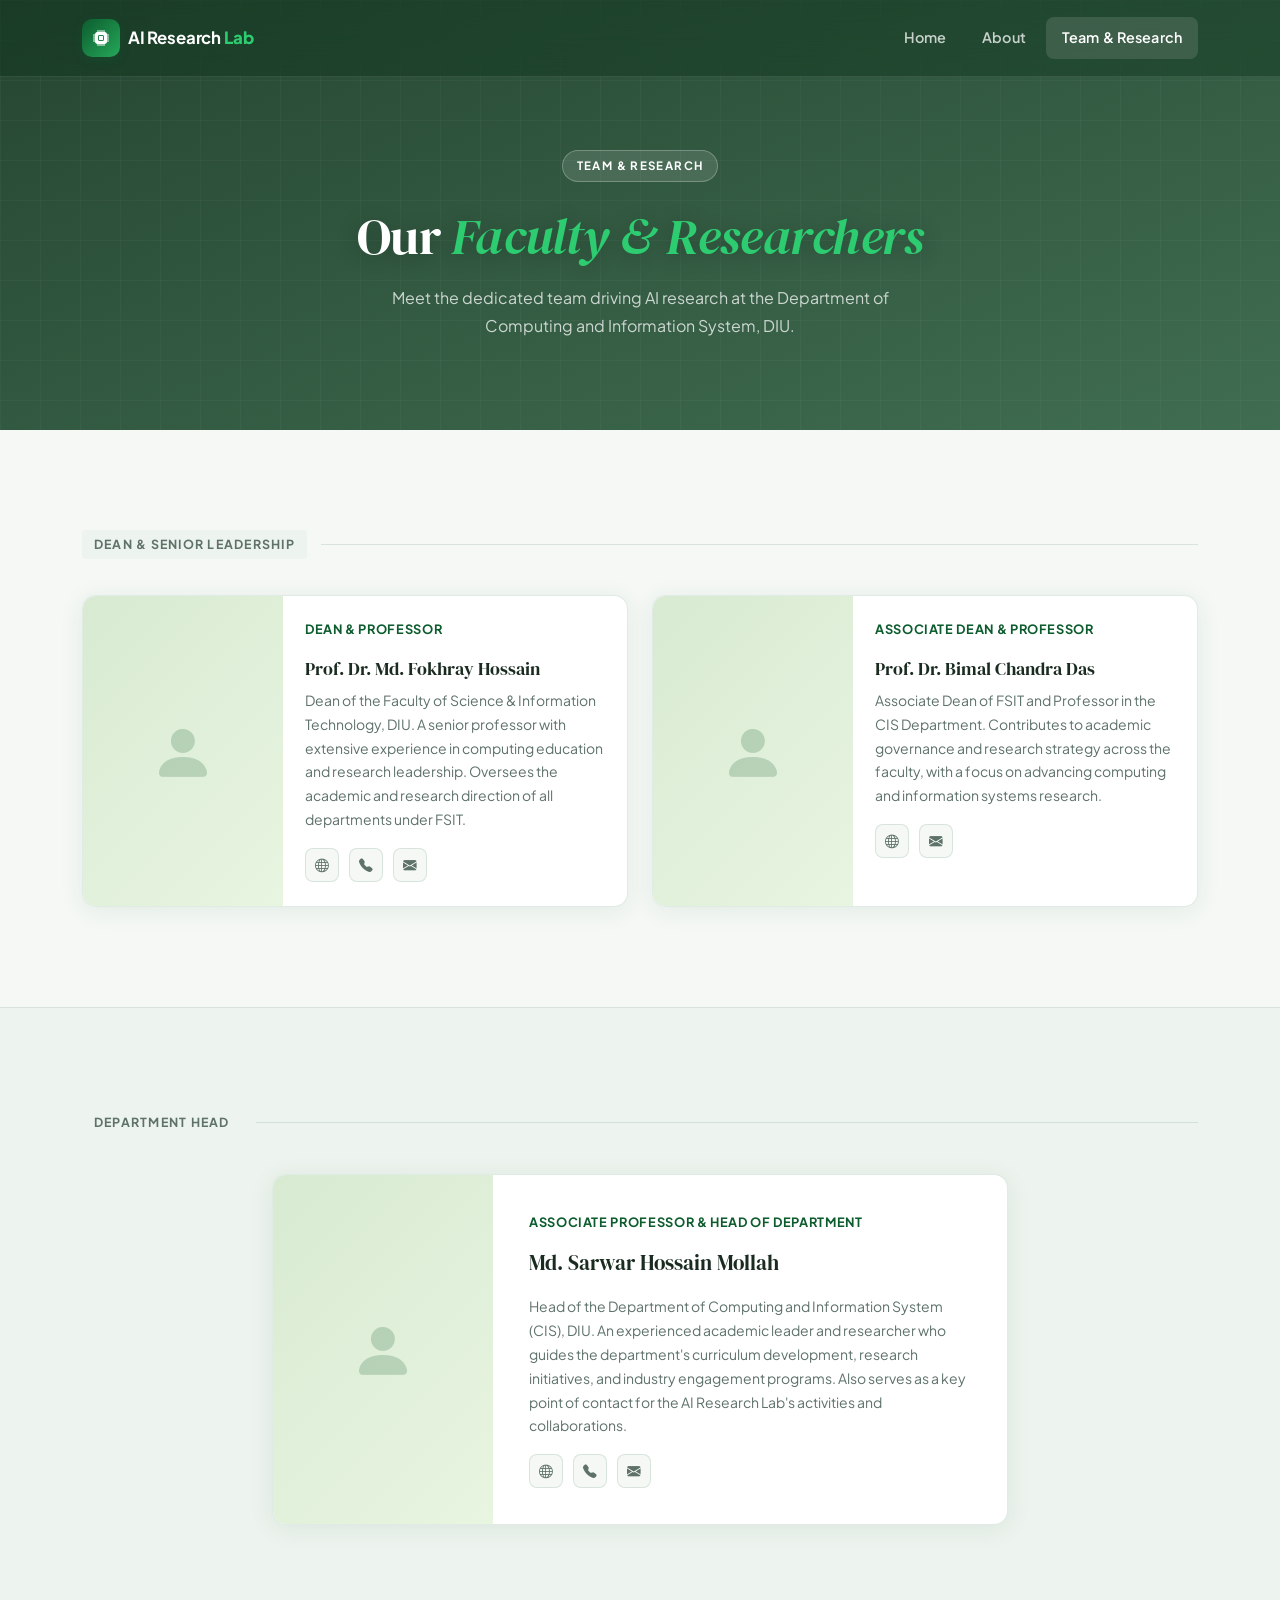
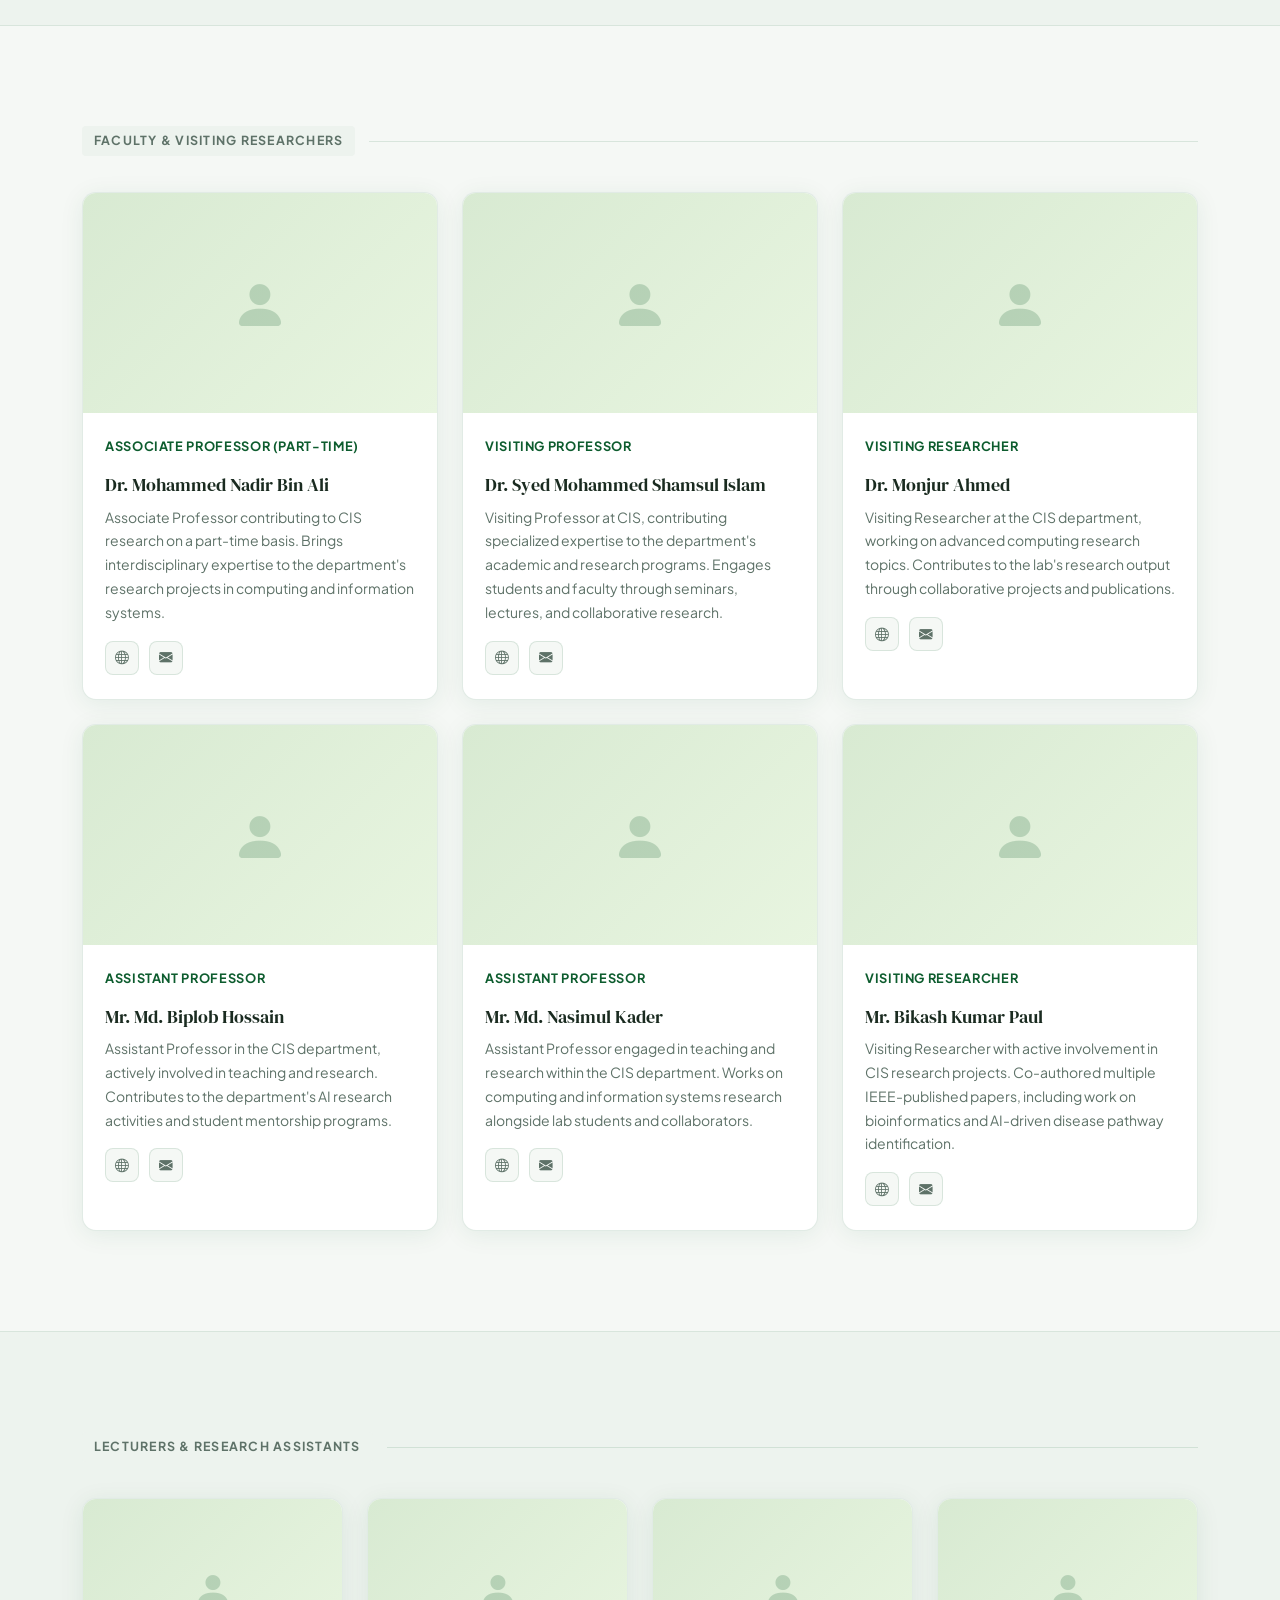
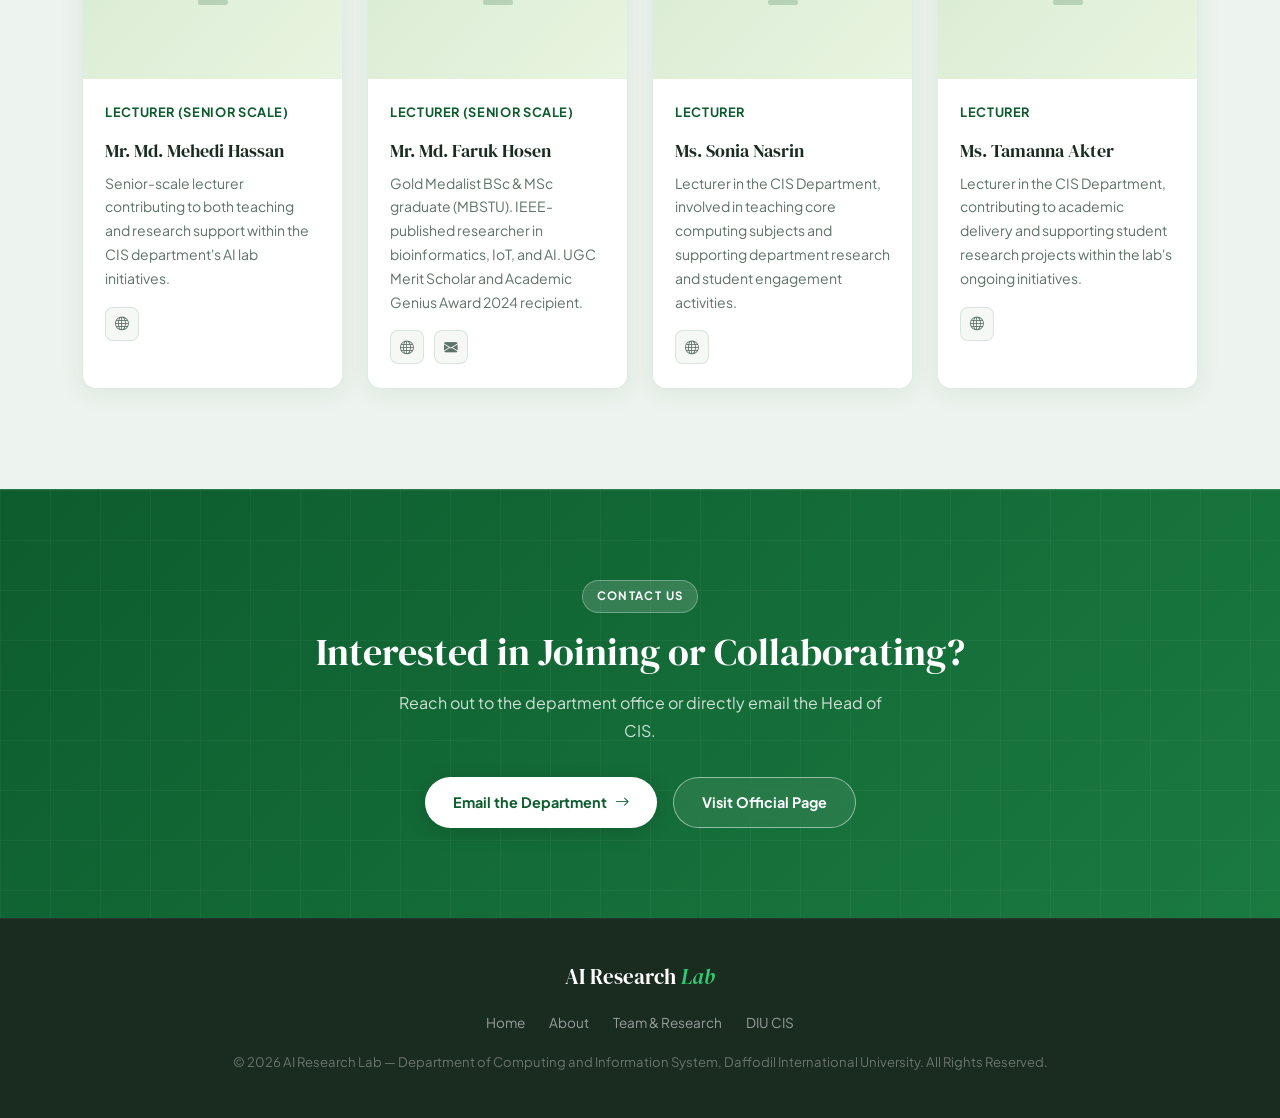
==== commit 38d0e8e5: "final output" ====
--- a/team.html
+++ b/team.html
@@ -7,7 +7,7 @@
   <link rel="stylesheet" href="https://cdn.jsdelivr.net/npm/bootstrap@5.3.3/dist/css/bootstrap.min.css"/>
   <link rel="stylesheet" href="https://cdn.jsdelivr.net/npm/bootstrap-icons@1.11.3/font/bootstrap-icons.min.css"/>
   <link rel="preconnect" href="https://fonts.googleapis.com"/>
-  <link href="https://fonts.googleapis.com/css2?family=Syne:wght@400;600;700;800&family=DM+Sans:opsz,wght@9..40,300;9..40,400;9..40,500&display=swap" rel="stylesheet"/>
+  <link href="https://fonts.googleapis.com/css2?family=DM+Serif+Display:ital@0;1&family=Plus+Jakarta+Sans:ital,wght@0,300;0,400;0,500;0,600;0,700;1,400&display=swap" rel="stylesheet"/>
   <link rel="stylesheet" href="style.css"/>
 </head>
 <body>
@@ -123,12 +123,12 @@
       <div class="row justify-content-center">
         <div class="col-lg-8">
           <div class="team-card d-md-flex" style="overflow:hidden;">
-            <div style="width:220px; min-height:260px; flex-shrink:0; background:linear-gradient(135deg,#0f1f3d,rgba(0,200,255,0.06)); display:flex; align-items:center; justify-content:center; overflow:hidden;">
+            <div style="width:220px; min-height:260px; flex-shrink:0; background:linear-gradient(135deg,#d8ead2,#e8f5e0); display:flex; align-items:center; justify-content:center; overflow:hidden;">
               <img
                 src="https://faculty.daffodilvarsity.edu.bd/images/teacher/44caa3b8598f23511ed11bd12658607d.jpg"
                 alt="Md. Sarwar Hossain Mollah"
                 style="width:100%; height:100%; object-fit:cover;"
-                onerror="this.style.display='none'; this.parentElement.innerHTML='<div style=\'font-size:4rem;color:rgba(0,200,255,0.25);display:flex;align-items:center;justify-content:center;width:100%;height:100%;\'><i class=\'bi bi-person-fill\'></i></div>';"
+                onerror="this.style.display='none'; this.parentElement.innerHTML='<div style=\'font-size:4rem;color:rgba(13,92,46,0.2);display:flex;align-items:center;justify-content:center;width:100%;height:100%;\'><i class=\'bi bi-person-fill\'></i></div>';"
               />
             </div>
             <div class="team-card-body d-flex flex-column justify-content-center" style="padding:36px;">
@@ -174,7 +174,7 @@
                 style="width:100%;height:100%;object-fit:cover;"
                 onerror="this.style.display='none'; this.parentElement.querySelector('.pf').style.display='flex';"
               />
-              <div class="pf" style="display:none;width:100%;height:100%;align-items:center;justify-content:center;font-size:3.5rem;color:rgba(0,200,255,0.25);"><i class="bi bi-person-fill"></i></div>
+              <div class="pf" style="display:none;width:100%;height:100%;align-items:center;justify-content:center;font-size:3.5rem;color:rgba(13,92,46,0.2);"><i class="bi bi-person-fill"></i></div>
             </div>
             <div class="team-card-body">
               <div class="team-card-role">Associate Professor (Part-time)</div>
@@ -197,7 +197,7 @@
                 style="width:100%;height:100%;object-fit:cover;"
                 onerror="this.style.display='none'; this.parentElement.querySelector('.pf').style.display='flex';"
               />
-              <div class="pf" style="display:none;width:100%;height:100%;align-items:center;justify-content:center;font-size:3.5rem;color:rgba(0,200,255,0.25);"><i class="bi bi-person-fill"></i></div>
+              <div class="pf" style="display:none;width:100%;height:100%;align-items:center;justify-content:center;font-size:3.5rem;color:rgba(13,92,46,0.2);"><i class="bi bi-person-fill"></i></div>
             </div>
             <div class="team-card-body">
               <div class="team-card-role">Visiting Professor</div>
@@ -220,7 +220,7 @@
                 style="width:100%;height:100%;object-fit:cover;"
                 onerror="this.style.display='none'; this.parentElement.querySelector('.pf').style.display='flex';"
               />
-              <div class="pf" style="display:none;width:100%;height:100%;align-items:center;justify-content:center;font-size:3.5rem;color:rgba(0,200,255,0.25);"><i class="bi bi-person-fill"></i></div>
+              <div class="pf" style="display:none;width:100%;height:100%;align-items:center;justify-content:center;font-size:3.5rem;color:rgba(13,92,46,0.2);"><i class="bi bi-person-fill"></i></div>
             </div>
             <div class="team-card-body">
               <div class="team-card-role">Visiting Researcher</div>
@@ -243,7 +243,7 @@
                 style="width:100%;height:100%;object-fit:cover;"
                 onerror="this.style.display='none'; this.parentElement.querySelector('.pf').style.display='flex';"
               />
-              <div class="pf" style="display:none;width:100%;height:100%;align-items:center;justify-content:center;font-size:3.5rem;color:rgba(0,200,255,0.25);"><i class="bi bi-person-fill"></i></div>
+              <div class="pf" style="display:none;width:100%;height:100%;align-items:center;justify-content:center;font-size:3.5rem;color:rgba(13,92,46,0.2);"><i class="bi bi-person-fill"></i></div>
             </div>
             <div class="team-card-body">
               <div class="team-card-role">Assistant Professor</div>
@@ -266,7 +266,7 @@
                 style="width:100%;height:100%;object-fit:cover;"
                 onerror="this.style.display='none'; this.parentElement.querySelector('.pf').style.display='flex';"
               />
-              <div class="pf" style="display:none;width:100%;height:100%;align-items:center;justify-content:center;font-size:3.5rem;color:rgba(0,200,255,0.25);"><i class="bi bi-person-fill"></i></div>
+              <div class="pf" style="display:none;width:100%;height:100%;align-items:center;justify-content:center;font-size:3.5rem;color:rgba(13,92,46,0.2);"><i class="bi bi-person-fill"></i></div>
             </div>
             <div class="team-card-body">
               <div class="team-card-role">Assistant Professor</div>
@@ -289,7 +289,7 @@
                 style="width:100%;height:100%;object-fit:cover;"
                 onerror="this.style.display='none'; this.parentElement.querySelector('.pf').style.display='flex';"
               />
-              <div class="pf" style="display:none;width:100%;height:100%;align-items:center;justify-content:center;font-size:3.5rem;color:rgba(0,200,255,0.25);"><i class="bi bi-person-fill"></i></div>
+              <div class="pf" style="display:none;width:100%;height:100%;align-items:center;justify-content:center;font-size:3.5rem;color:rgba(13,92,46,0.2);"><i class="bi bi-person-fill"></i></div>
             </div>
             <div class="team-card-body">
               <div class="team-card-role">Visiting Researcher</div>
@@ -329,7 +329,7 @@
                 style="width:100%;height:100%;object-fit:cover;"
                 onerror="this.style.display='none'; this.parentElement.querySelector('.pf').style.display='flex';"
               />
-              <div class="pf" style="display:none;width:100%;height:100%;align-items:center;justify-content:center;font-size:2.5rem;color:rgba(0,200,255,0.25);"><i class="bi bi-person-fill"></i></div>
+              <div class="pf" style="display:none;width:100%;height:100%;align-items:center;justify-content:center;font-size:2.5rem;color:rgba(13,92,46,0.2);"><i class="bi bi-person-fill"></i></div>
             </div>
             <div class="team-card-body">
               <div class="team-card-role">Lecturer (Senior Scale)</div>
@@ -351,7 +351,7 @@
                 style="width:100%;height:100%;object-fit:cover;"
                 onerror="this.style.display='none'; this.parentElement.querySelector('.pf').style.display='flex';"
               />
-              <div class="pf" style="display:none;width:100%;height:100%;align-items:center;justify-content:center;font-size:2.5rem;color:rgba(0,200,255,0.25);"><i class="bi bi-person-fill"></i></div>
+              <div class="pf" style="display:none;width:100%;height:100%;align-items:center;justify-content:center;font-size:2.5rem;color:rgba(13,92,46,0.2);"><i class="bi bi-person-fill"></i></div>
             </div>
             <div class="team-card-body">
               <div class="team-card-role">Lecturer (Senior Scale)</div>
@@ -374,7 +374,7 @@
                 style="width:100%;height:100%;object-fit:cover;"
                 onerror="this.style.display='none'; this.parentElement.querySelector('.pf').style.display='flex';"
               />
-              <div class="pf" style="display:none;width:100%;height:100%;align-items:center;justify-content:center;font-size:2.5rem;color:rgba(0,200,255,0.25);"><i class="bi bi-person-fill"></i></div>
+              <div class="pf" style="display:none;width:100%;height:100%;align-items:center;justify-content:center;font-size:2.5rem;color:rgba(13,92,46,0.2);"><i class="bi bi-person-fill"></i></div>
             </div>
             <div class="team-card-body">
               <div class="team-card-role">Lecturer</div>
@@ -396,7 +396,7 @@
                 style="width:100%;height:100%;object-fit:cover;"
                 onerror="this.style.display='none'; this.parentElement.querySelector('.pf').style.display='flex';"
               />
-              <div class="pf" style="display:none;width:100%;height:100%;align-items:center;justify-content:center;font-size:2.5rem;color:rgba(0,200,255,0.25);"><i class="bi bi-person-fill"></i></div>
+              <div class="pf" style="display:none;width:100%;height:100%;align-items:center;justify-content:center;font-size:2.5rem;color:rgba(13,92,46,0.2);"><i class="bi bi-person-fill"></i></div>
             </div>
             <div class="team-card-body">
               <div class="team-card-role">Lecturer</div>
@@ -450,4 +450,4 @@
   <script src="https://cdn.jsdelivr.net/npm/bootstrap@5.3.3/dist/js/bootstrap.bundle.min.js"></script>
   <script src="script.js"></script>
 </body>
-</html>
+</html>
--- a/style.css
+++ b/style.css
@@ -1,117 +1,137 @@
 /* =========================================================
    AI Research Lab — CIS Department, DIU
-   style.css  |  Shared across all 3 pages
+   style.css  |  Light Academic Theme — DIU Inspired
    ========================================================= */
 
-@import url('https://fonts.googleapis.com/css2?family=Syne:wght@400;600;700;800&family=DM+Sans:opsz,wght@9..40,300;9..40,400;9..40,500&display=swap');
+@import url('https://fonts.googleapis.com/css2?family=DM+Serif+Display:ital@0;1&family=Plus+Jakarta+Sans:ital,wght@0,300;0,400;0,500;0,600;0,700;1,400&display=swap');
 
 /* ── Variables ── */
 :root {
-  --navy:    #050d1a;
-  --navy2:   #0a1628;
-  --navy3:   #0f1f3d;
-  --cyan:    #00c8ff;
-  --cyan2:   #00e5ff;
-  --white:   #f0f4ff;
-  --muted:   #7a8db0;
-  --card-bg: rgba(10,22,40,0.85);
-  --border:  rgba(0,200,255,0.15);
-  --radius:  14px;
-  --font-h:  'Syne', sans-serif;
-  --font-b:  'DM Sans', sans-serif;
+  --green:    #0d5c2e;
+  --green2:   #1a7a40;
+  --accent:   #25a85a;
+  --accent2:  #2ecc71;
+  --bg:       #f5f8f5;
+  --bg2:      #edf3ee;
+  --white:    #ffffff;
+  --text:     #1a2b20;
+  --muted:    #5e7268;
+  --card-bg:  #ffffff;
+  --border:   rgba(13,92,46,0.12);
+  --shadow:   0 4px 24px rgba(13,92,46,0.08);
+  --shadow-lg:0 12px 48px rgba(13,92,46,0.12);
+  --radius:   14px;
+  --font-h:   'DM Serif Display', Georgia, serif;
+  --font-b:   'Plus Jakarta Sans', sans-serif;
+  /* Legacy aliases so inline styles still work */
+  --navy:     var(--bg);
+  --navy2:    var(--bg2);
+  --navy3:    #d8e8db;
+  --cyan:     var(--accent);
+  --cyan2:    var(--accent2);
 }
 
 *,*::before,*::after { box-sizing:border-box; margin:0; padding:0; }
 html { scroll-behavior:smooth; }
 
 body {
-  background: var(--navy);
-  color: var(--white);
+  background: var(--bg);
+  color: var(--text);
   font-family: var(--font-b);
   font-size: 1rem;
-  line-height: 1.7;
+  line-height: 1.75;
   overflow-x: hidden;
 }
 
-h1,h2,h3,h4,h5,h6 { font-family: var(--font-h); }
+h1,h2,h3,h4,h5,h6 { font-family: var(--font-h); color: var(--text); }
 a { text-decoration:none; color:inherit; }
 img { max-width:100%; }
 
 ::-webkit-scrollbar { width:6px; }
-::-webkit-scrollbar-track { background:var(--navy); }
-::-webkit-scrollbar-thumb { background:var(--cyan); border-radius:3px; }
+::-webkit-scrollbar-track { background:var(--bg2); }
+::-webkit-scrollbar-thumb { background:var(--accent); border-radius:3px; }
 
 /* ── NAVBAR ── */
 .navbar {
-  background: rgba(5,13,26,0.85);
-  backdrop-filter: blur(18px);
-  border-bottom: 1px solid var(--border);
+  background: rgba(8,45,22,0.35);
+  backdrop-filter: blur(20px);
+  border-bottom: 1px solid rgba(255,255,255,0.1);
   padding: 14px 0;
-  transition: background 0.3s;
+  transition: background 0.3s, box-shadow 0.3s, border-color 0.3s;
   z-index: 1000;
 }
-.navbar.scrolled { background: rgba(5,13,26,0.97); }
+.navbar.scrolled {
+  background: rgba(10,50,25,0.97);
+  box-shadow: 0 2px 20px rgba(0,0,0,0.3);
+  border-color: rgba(255,255,255,0.08);
+}
 
 .brand-icon {
-  width:36px; height:36px;
-  background: linear-gradient(135deg, var(--cyan), var(--cyan2));
-  border-radius:8px;
+  width:38px; height:38px;
+  background: linear-gradient(135deg, var(--green), var(--accent));
+  border-radius:10px;
   display:flex; align-items:center; justify-content:center;
-  font-size:1rem; color:var(--navy);
+  font-size:1rem; color:#fff;
+  box-shadow: 0 3px 10px rgba(13,92,46,0.25);
 }
 .navbar-brand {
-  font-family: var(--font-h);
-  font-size:1.1rem; font-weight:600;
-  color:var(--white) !important;
-}
-.navbar-brand strong { color:var(--cyan); }
+  font-family: var(--font-b);
+  font-size:1.05rem; font-weight:700;
+  color: #fff !important;
+  letter-spacing:-0.01em;
+}
+.navbar-brand strong { color: var(--accent2); }
 
 .nav-link {
-  font-family: var(--font-h);
-  font-size:0.88rem; font-weight:600;
-  color:var(--muted) !important;
-  letter-spacing:0.06em; text-transform:uppercase;
-  padding:8px 14px !important;
+  font-family: var(--font-b);
+  font-size:0.9rem; font-weight:600;
+  color: rgba(255,255,255,0.75) !important;
+  letter-spacing:0.01em;
+  padding:8px 16px !important;
   border-radius:8px;
   transition: color 0.2s, background 0.2s;
 }
 .nav-link:hover, .nav-link.active {
-  color:var(--cyan) !important;
-  background: rgba(0,200,255,0.07);
-}
-.navbar-toggler { border:1px solid var(--border); padding:6px 10px; }
+  color: #fff !important;
+  background: rgba(255,255,255,0.12);
+}
+.navbar-toggler {
+  border:1px solid rgba(255,255,255,0.25);
+  padding:6px 10px;
+}
 .navbar-toggler-icon {
-  background-image: url("data:image/svg+xml,%3csvg xmlns='http://www.w3.org/2000/svg' viewBox='0 0 30 30'%3e%3cpath stroke='rgba%280,200,255,0.8%29' stroke-width='2' d='M4 7h22M4 15h22M4 23h22'/%3e%3c/svg%3e");
+  background-image: url("data:image/svg+xml,%3csvg xmlns='http://www.w3.org/2000/svg' viewBox='0 0 30 30'%3e%3cpath stroke='rgba%28255,255,255,0.85%29' stroke-width='2' d='M4 7h22M4 15h22M4 23h22'/%3e%3c/svg%3e");
 }
 
 /* ── HERO ── */
 .hero-section {
-  min-height:100vh;
-  background: radial-gradient(ellipse 80% 60% at 70% 40%,rgba(0,200,255,0.07) 0%,transparent 60%),
-              radial-gradient(ellipse 60% 80% at 10% 80%,rgba(0,100,200,0.06) 0%,transparent 60%),
-              var(--navy);
+  min-height: 100vh;
+  background:
+    linear-gradient(160deg, rgba(8,45,22,0.82) 0%, rgba(13,70,35,0.72) 50%, rgba(5,30,15,0.88) 100%),
+    url('https://daffodilvarsity.edu.bd/_next/image?url=%2Fimages%2Fbg.jpg&w=3840&q=75') center/cover no-repeat fixed;
   position:relative; display:flex; align-items:center; overflow:hidden;
 }
+
 .hero-grid-overlay {
   position:absolute; inset:0;
   background-image:
-    linear-gradient(rgba(0,200,255,0.04) 1px,transparent 1px),
-    linear-gradient(90deg,rgba(0,200,255,0.04) 1px,transparent 1px);
+    linear-gradient(rgba(255,255,255,0.03) 1px,transparent 1px),
+    linear-gradient(90deg,rgba(255,255,255,0.03) 1px,transparent 1px);
   background-size:60px 60px;
-  animation: gridDrift 20s linear infinite;
   pointer-events:none;
 }
 @keyframes gridDrift {
   0%   { transform:translateY(0); }
   100% { transform:translateY(60px); }
 }
+
 .hero-orb {
   position:absolute; border-radius:50%;
-  filter:blur(80px); pointer-events:none;
+  filter:blur(100px); pointer-events:none;
   animation: orbPulse 6s ease-in-out infinite;
 }
-.hero-orb-1 { width:420px;height:420px; background:rgba(0,200,255,0.08); top:-100px; right:-100px; }
-.hero-orb-2 { width:300px;height:300px; background:rgba(0,80,200,0.07); bottom:0; left:10%; animation-delay:3s; }
+.hero-orb-1 { width:500px;height:500px; background:rgba(37,168,90,0.18); top:-120px; right:-100px; }
+.hero-orb-2 { width:350px;height:350px; background:rgba(13,92,46,0.15); bottom:0; left:5%; animation-delay:3s; }
 @keyframes orbPulse {
   0%,100% { transform:scale(1); opacity:1; }
   50%      { transform:scale(1.12); opacity:0.7; }
@@ -121,26 +141,33 @@
 
 .lab-badge {
   display:inline-flex; align-items:center;
-  background:rgba(0,200,255,0.08); border:1px solid rgba(0,200,255,0.2);
-  color:var(--cyan); font-size:0.78rem; font-weight:600;
+  background:rgba(255,255,255,0.1); border:1px solid rgba(255,255,255,0.25);
+  color: #fff; font-size:0.78rem; font-weight:700;
   letter-spacing:0.06em; text-transform:uppercase;
-  padding:8px 16px; border-radius:50px;
+  padding:8px 18px; border-radius:50px;
+  backdrop-filter: blur(8px);
   animation: fadeUp 0.6s ease both;
 }
 .hero-title {
-  font-size:clamp(2.4rem,5vw,4rem); font-weight:800;
-  line-height:1.1; letter-spacing:-0.02em;
+  font-size:clamp(2.6rem,5.5vw,4.2rem); font-weight:400;
+  line-height:1.1; letter-spacing:-0.01em;
+  color: #fff;
+  text-shadow: 0 2px 30px rgba(0,0,0,0.3);
   animation: fadeUp 0.7s ease 0.1s both;
 }
-.hero-accent { color:var(--cyan); position:relative; }
+.hero-accent {
+  color: var(--accent2);
+  font-style: italic;
+  position:relative;
+}
 .hero-accent::after {
   content:''; position:absolute; left:0; bottom:-4px;
   width:100%; height:3px;
-  background:linear-gradient(90deg,var(--cyan),transparent);
+  background:linear-gradient(90deg, var(--accent2), transparent);
   border-radius:2px;
 }
 .hero-sub {
-  color:var(--muted); font-size:1.05rem; max-width:520px;
+  color: rgba(255,255,255,0.78); font-size:1.05rem; max-width:540px;
   animation: fadeUp 0.7s ease 0.2s both;
 }
 
@@ -149,50 +176,76 @@
   to   { opacity:1; transform:translateY(0); }
 }
 
-/* buttons */
+/* ── BUTTONS ── */
 .btn-primary-custom {
-  background:var(--cyan); color:var(--navy);
-  font-family:var(--font-h); font-weight:700; font-size:0.9rem;
+  background: var(--green);
+  color:#fff;
+  font-family: var(--font-b); font-weight:700; font-size:0.9rem;
   padding:13px 28px; border-radius:50px; border:none;
-  transition:transform 0.2s,box-shadow 0.2s;
+  transition:transform 0.2s, box-shadow 0.2s, background 0.2s;
   display:inline-flex; align-items:center;
   animation: fadeUp 0.7s ease 0.3s both;
+  box-shadow: 0 4px 16px rgba(13,92,46,0.25);
 }
 .btn-primary-custom:hover {
-  transform:translateY(-2px); box-shadow:0 8px 30px rgba(0,200,255,0.35); color:var(--navy);
+  background: var(--green2);
+  transform:translateY(-2px);
+  box-shadow:0 8px 30px rgba(13,92,46,0.3);
+  color:#fff;
 }
 .btn-outline-custom {
-  background:transparent; color:var(--white);
-  font-family:var(--font-h); font-weight:700; font-size:0.9rem;
-  padding:12px 28px; border-radius:50px; border:1px solid rgba(240,244,255,0.25);
+  background:rgba(255,255,255,0.08); color: #fff;
+  font-family: var(--font-b); font-weight:700; font-size:0.9rem;
+  padding:12px 28px; border-radius:50px;
+  border:1.5px solid rgba(255,255,255,0.35);
+  backdrop-filter: blur(8px);
   transition:border-color 0.2s,background 0.2s,color 0.2s;
   display:inline-flex; align-items:center;
   animation: fadeUp 0.7s ease 0.35s both;
 }
-.btn-outline-custom:hover { border-color:var(--cyan); color:var(--cyan); background:rgba(0,200,255,0.05); }
-
-/* hex ring */
+.btn-outline-custom:hover {
+  border-color: rgba(255,255,255,0.7);
+  background: rgba(255,255,255,0.15);
+  color: #fff;
+}
+/* Outline button on light bg (e.g. CTA is handled separately below) */
+.bg-light-outline .btn-outline-custom {
+  color: var(--green);
+  border-color: rgba(13,92,46,0.3);
+  background: transparent;
+  backdrop-filter: none;
+}
+.bg-light-outline .btn-outline-custom:hover {
+  background: rgba(13,92,46,0.06);
+  border-color: var(--green);
+  color: var(--green);
+}
+
+/* ── HEX RING (hero visual) ── */
 .hero-visual { position:relative; width:360px; height:360px; animation:fadeUp 0.9s ease 0.4s both; }
 .hex-ring    { position:relative; width:100%; height:100%; }
 .hex-center {
   position:absolute; top:50%; left:50%; transform:translate(-50%,-50%);
-  width:80px; height:80px;
-  background:linear-gradient(135deg,var(--cyan),var(--cyan2));
+  width:84px; height:84px;
+  background: linear-gradient(135deg, var(--green), var(--accent));
   border-radius:50%; display:flex; align-items:center; justify-content:center;
-  font-size:2rem; color:var(--navy);
-  box-shadow:0 0 40px rgba(0,200,255,0.4); z-index:2;
+  font-size:2rem; color:#fff;
+  box-shadow:0 0 40px rgba(13,92,46,0.3); z-index:2;
   animation: hexPulse 3s ease-in-out infinite;
 }
 @keyframes hexPulse {
-  0%,100% { box-shadow:0 0 40px rgba(0,200,255,0.4); }
-  50%      { box-shadow:0 0 70px rgba(0,200,255,0.7); }
+  0%,100% { box-shadow:0 0 40px rgba(13,92,46,0.3); }
+  50%      { box-shadow:0 0 70px rgba(37,168,90,0.5); }
 }
 .hex-node {
   position:absolute; width:56px; height:56px;
-  background:var(--navy3); border:1px solid var(--border);
+  background:rgba(255,255,255,0.12);
+  backdrop-filter: blur(8px);
+  border:1px solid rgba(255,255,255,0.25);
   border-radius:50%; display:flex; align-items:center; justify-content:center;
-  font-size:1.2rem; color:var(--cyan);
+  font-size:1.2rem; color: #fff;
   top:50%; left:50%;
+  box-shadow: 0 4px 20px rgba(0,0,0,0.3);
   animation: orbitSpin 12s linear infinite;
 }
 .hex-node:nth-child(1){--angle:0deg;   animation-delay:0s;}
@@ -201,225 +254,331 @@
 .hex-node:nth-child(4){--angle:180deg; animation-delay:-6s;}
 .hex-node:nth-child(5){--angle:240deg; animation-delay:-8s;}
 .hex-node:nth-child(6){--angle:300deg; animation-delay:-10s;}
+
 @keyframes orbitSpin {
-  from { transform:translate(-50%,-50%) rotate(var(--angle)) translateX(140px) rotate(calc(-1*var(--angle))); }
-  to   { transform:translate(-50%,-50%) rotate(calc(var(--angle) + 360deg)) translateX(140px) rotate(calc(-1*(var(--angle)+360deg))); }
+  0%   { transform:translate(-50%,-50%) rotate(var(--angle)) translateX(130px) rotate(calc(-1*var(--angle))); }
+  100% { transform:translate(-50%,-50%) rotate(calc(var(--angle) + 360deg)) translateX(130px) rotate(calc(-1*(var(--angle)+360deg))); }
 }
 
 .hero-scroll-hint {
   position:absolute; bottom:32px; left:50%; transform:translateX(-50%);
   display:flex; flex-direction:column; align-items:center; gap:6px;
-  color:var(--muted); font-size:0.75rem; letter-spacing:0.08em; text-transform:uppercase;
-  animation: scrollBounce 2s ease infinite;
-}
-@keyframes scrollBounce {
-  0%,100%{ transform:translateX(-50%) translateY(0); }
-  50%    { transform:translateX(-50%) translateY(8px); }
-}
-
-/* ── STATS ── */
+  color: rgba(255,255,255,0.55); font-size:0.75rem; letter-spacing:0.1em; text-transform:uppercase;
+  animation: fadeUp 1s ease 1s both;
+}
+.hero-scroll-hint i { animation: bounce 1.5s infinite; }
+@keyframes bounce {
+  0%,100% { transform:translateY(0); }
+  50%      { transform:translateY(5px); }
+}
+
+/* ── STATS STRIP ── */
 .stats-strip {
-  background:var(--navy2);
-  border-top:1px solid var(--border); border-bottom:1px solid var(--border);
+  background: var(--green);
   padding:40px 0;
 }
 .stat-item { padding:20px; position:relative; }
 .stat-item:not(:last-child)::after {
   content:''; position:absolute; right:0; top:20%; height:60%;
-  width:1px; background:var(--border);
-}
-.stat-num { font-family:var(--font-h); font-size:2.4rem; font-weight:800; color:var(--cyan); line-height:1; }
-.stat-lbl { font-size:0.82rem; color:var(--muted); letter-spacing:0.06em; text-transform:uppercase; margin-top:6px; }
-
-/* ── SHARED SECTION ── */
+  width:1px; background:rgba(255,255,255,0.2);
+}
+.stat-num { font-family: var(--font-h); font-size:2.4rem; font-weight:400; color:#fff; line-height:1; }
+.stat-lbl { font-size:0.82rem; color:rgba(255,255,255,0.7); letter-spacing:0.06em; text-transform:uppercase; margin-top:6px; }
+
+/* ── SHARED SECTIONS ── */
 .section-pad    { padding:100px 0; }
 .section-pad-sm { padding:70px 0; }
-.bg-navy2       { background:var(--navy2); }
+.bg-navy2       { background: var(--bg2); }
 .border-top-faint{ border-top:1px solid var(--border); }
 .section-divider { height:1px; background:var(--border); margin:0; }
-.text-accent    { color:var(--cyan); }
+.text-accent    { color: var(--green); }
 
 .section-tag {
-  display:inline-block; font-size:0.75rem; font-weight:700;
-  letter-spacing:0.12em; text-transform:uppercase; color:var(--cyan);
-  background:rgba(0,200,255,0.08); border:1px solid rgba(0,200,255,0.18);
+  display:inline-block; font-size:0.72rem; font-weight:700;
+  letter-spacing:0.12em; text-transform:uppercase; color: var(--green);
+  background:rgba(13,92,46,0.07); border:1px solid rgba(13,92,46,0.15);
   border-radius:50px; padding:5px 14px; margin-bottom:16px;
 }
 .section-title {
-  font-size:clamp(1.8rem,3.5vw,2.6rem); font-weight:800;
-  line-height:1.2; letter-spacing:-0.02em; margin-bottom:18px;
-}
-.section-body { color:var(--muted); font-size:1rem; margin-bottom:14px; }
+  font-size:clamp(1.9rem,3.5vw,2.8rem); font-weight:400; font-style:normal;
+  line-height:1.2; letter-spacing:-0.01em; margin-bottom:18px;
+  color: var(--text);
+}
+.section-title .text-accent { font-style:italic; }
+.section-body { color: var(--muted); font-size:1rem; margin-bottom:14px; line-height:1.8; }
 
 /* ── PAGE HERO ── */
 .page-hero {
-  padding:140px 0 80px;
-  background:radial-gradient(ellipse 70% 50% at 50% 0%,rgba(0,200,255,0.06) 0%,transparent 70%), var(--navy);
-  border-bottom:1px solid var(--border); text-align:center;
+  padding:150px 0 90px;
+  background:
+    linear-gradient(160deg, rgba(8,45,22,0.88) 0%, rgba(13,70,35,0.78) 100%),
+    url('https://daffodilvarsity.edu.bd/_next/image?url=%2Fimages%2Fbg.jpg&w=3840&q=75') center/cover no-repeat;
+  border-bottom: none;
+  text-align:center;
+  position:relative;
+  overflow:hidden;
+}
+.page-hero::before {
+  content:'';
+  position:absolute; inset:0;
+  background-image:
+    linear-gradient(rgba(255,255,255,0.03) 1px,transparent 1px),
+    linear-gradient(90deg,rgba(255,255,255,0.03) 1px,transparent 1px);
+  background-size:40px 40px;
+  pointer-events:none;
+}
+.page-hero .section-tag {
+  background:rgba(255,255,255,0.12); border:1px solid rgba(255,255,255,0.25);
+  color:#fff;
 }
 .page-hero-title {
-  font-size:clamp(2rem,4vw,3rem); font-weight:800; letter-spacing:-0.02em;
+  font-size:clamp(2rem,4vw,3.2rem); font-weight:400;
+  letter-spacing:-0.01em; color: #fff;
+  text-shadow: 0 2px 20px rgba(0,0,0,0.25);
   animation:fadeUp 0.7s ease both;
 }
-.page-hero-sub { color:var(--muted); max-width:560px; margin:16px auto 0; animation:fadeUp 0.7s ease 0.1s both; }
+.page-hero-title .text-accent { color: var(--accent2); font-style:italic; }
+.page-hero-sub {
+  color: rgba(255,255,255,0.75);
+  max-width:560px; margin:16px auto 0;
+  animation:fadeUp 0.7s ease 0.1s both;
+}
 
 /* ── INFO CARD ── */
 .info-card {
-  background:var(--card-bg); border:1px solid var(--border); border-radius:var(--radius);
+  background: var(--card-bg);
+  border:1px solid var(--border);
+  border-radius: var(--radius);
   padding:28px 24px; height:100%;
-  transition:border-color 0.3s,transform 0.3s;
-}
-.info-card:hover { border-color:rgba(0,200,255,0.4); transform:translateY(-4px); }
-.info-card i    { font-size:1.6rem; color:var(--cyan); margin-bottom:14px; display:block; }
-.info-card h6   { font-family:var(--font-h); font-weight:700; font-size:1rem; margin-bottom:8px; }
-.info-card p    { font-size:0.9rem; color:var(--muted); margin:0; }
-
-.feature-num   { font-family:var(--font-h); font-size:3rem; font-weight:800; color:rgba(0,200,255,0.12); line-height:1; margin-bottom:6px; }
-.feature-title { font-family:var(--font-h); font-size:1.15rem; font-weight:700; margin-bottom:10px; }
-.feature-desc  { color:var(--muted); font-size:0.9rem; }
+  box-shadow: var(--shadow);
+  transition:border-color 0.3s, transform 0.3s, box-shadow 0.3s;
+}
+.info-card:hover {
+  border-color: rgba(13,92,46,0.25);
+  transform:translateY(-4px);
+  box-shadow: var(--shadow-lg);
+}
+.info-card i    { font-size:1.6rem; color: var(--green); margin-bottom:14px; display:block; }
+.info-card h6   { font-family: var(--font-h); font-weight:400; font-size:1.1rem; margin-bottom:8px; color: var(--text); }
+.info-card p    { font-size:0.9rem; color: var(--muted); margin:0; line-height:1.7; }
+
+.feature-num   { font-family: var(--font-h); font-size:3rem; font-weight:400; color:rgba(13,92,46,0.1); line-height:1; margin-bottom:6px; }
+.feature-title { font-family: var(--font-h); font-size:1.2rem; font-weight:400; margin-bottom:10px; color: var(--text); }
+.feature-desc  { color: var(--muted); font-size:0.9rem; line-height:1.7; }
 
 /* ── ABOUT CARD ── */
 .about-image-stack { position:relative; height:400px; }
 .about-card-bg {
-  position:absolute; inset:0; top:30px; left:30px;
-  background:linear-gradient(135deg,var(--cyan),rgba(0,200,255,0.2));
-  border-radius:var(--radius); opacity:0.15;
+  position:absolute; inset:0; top:24px; left:24px;
+  background: linear-gradient(135deg, var(--green), var(--accent));
+  border-radius: var(--radius); opacity:0.12;
 }
 .about-inner-card {
   position:absolute; inset:0;
-  background:var(--card-bg); border:1px solid var(--border); border-radius:var(--radius);
+  background: var(--card-bg);
+  border:1px solid var(--border);
+  border-radius: var(--radius);
+  box-shadow: var(--shadow-lg);
   padding:36px; display:flex; flex-direction:column; justify-content:center;
 }
-.about-icon { font-size:2.4rem; color:var(--cyan); margin-bottom:18px; }
-.about-inner-card h4 { font-weight:700; margin-bottom:14px; }
-.about-inner-card p  { color:var(--muted); font-size:0.95rem; }
-.about-divider { border-color:var(--border); margin:20px 0; }
+.about-icon { font-size:2.4rem; color: var(--green); margin-bottom:18px; }
+.about-inner-card h4 { font-family: var(--font-h); font-weight:400; margin-bottom:14px; font-size:1.4rem; }
+.about-inner-card p  { color: var(--muted); font-size:0.95rem; }
+.about-divider { border-color: var(--border); margin:20px 0; }
 .about-pill-row { display:flex; flex-wrap:wrap; gap:8px; }
 .pill {
   display:inline-flex; align-items:center;
-  background:rgba(0,200,255,0.08); border:1px solid rgba(0,200,255,0.18);
-  color:var(--cyan); font-size:0.78rem; font-weight:600;
+  background:rgba(13,92,46,0.07); border:1px solid rgba(13,92,46,0.15);
+  color: var(--green); font-size:0.78rem; font-weight:600;
   padding:5px 12px; border-radius:50px;
 }
 
 /* ── RESEARCH CARD ── */
 .research-card {
-  background:var(--card-bg); border:1px solid var(--border); border-radius:var(--radius);
+  background: var(--card-bg);
+  border:1px solid var(--border);
+  border-radius: var(--radius);
   padding:32px 26px; height:100%; position:relative; overflow:hidden;
-  transition:border-color 0.3s,transform 0.3s;
+  box-shadow: var(--shadow);
+  transition:border-color 0.3s, transform 0.3s, box-shadow 0.3s;
 }
 .research-card::before {
   content:''; position:absolute; top:0; left:0; right:0; height:3px;
-  background:linear-gradient(90deg,var(--cyan),transparent); opacity:0; transition:opacity 0.3s;
-}
-.research-card:hover { border-color:rgba(0,200,255,0.3); transform:translateY(-6px); }
+  background:linear-gradient(90deg, var(--green), var(--accent));
+  opacity:0; transition:opacity 0.3s;
+}
+.research-card:hover {
+  border-color: rgba(13,92,46,0.2);
+  transform:translateY(-6px);
+  box-shadow: var(--shadow-lg);
+}
 .research-card:hover::before { opacity:1; }
 .rc-icon {
-  width:52px; height:52px; background:rgba(0,200,255,0.1); border:1px solid rgba(0,200,255,0.2);
+  width:52px; height:52px;
+  background: rgba(13,92,46,0.08);
+  border:1px solid rgba(13,92,46,0.15);
   border-radius:12px; display:flex; align-items:center; justify-content:center;
-  font-size:1.4rem; color:var(--cyan); margin-bottom:20px;
-}
-.research-card h5 { font-weight:700; font-size:1.05rem; margin-bottom:10px; }
-.research-card p  { font-size:0.88rem; color:var(--muted); margin:0; }
+  font-size:1.4rem; color: var(--green); margin-bottom:20px;
+}
+.research-card h5 { font-family: var(--font-h); font-weight:400; font-size:1.15rem; margin-bottom:10px; }
+.research-card p  { font-size:0.88rem; color: var(--muted); margin:0; line-height:1.7; }
 
 /* ── TEAM CARDS ── */
 .team-card {
-  background:var(--card-bg); border:1px solid var(--border); border-radius:var(--radius);
+  background: var(--card-bg);
+  border:1px solid var(--border);
+  border-radius: var(--radius);
   overflow:hidden; height:100%;
-  transition:border-color 0.3s,transform 0.3s,box-shadow 0.3s;
+  box-shadow: var(--shadow);
+  transition:border-color 0.3s, transform 0.3s, box-shadow 0.3s;
 }
 .team-card:hover {
-  border-color:rgba(0,200,255,0.35); transform:translateY(-6px);
-  box-shadow:0 20px 50px rgba(0,200,255,0.08);
-}
-
-/* photo for small cards */
+  border-color: rgba(13,92,46,0.2);
+  transform:translateY(-6px);
+  box-shadow: var(--shadow-lg);
+}
+
 .team-card-photo-placeholder {
   width:100%; height:220px;
-  background:linear-gradient(135deg,var(--navy3),rgba(0,200,255,0.05));
+  background: linear-gradient(135deg, #d8ead2, #e8f5e0);
   display:flex; align-items:center; justify-content:center;
-  font-size:4rem; color:rgba(0,200,255,0.25);
+  font-size:4rem; color:rgba(13,92,46,0.2);
   position:relative; overflow:hidden;
 }
-
-/* photo for wide director card */
 .team-photo-square {
   width:200px; min-height:240px; flex-shrink:0;
-  background:linear-gradient(135deg,var(--navy3),rgba(0,200,255,0.06));
+  background: linear-gradient(135deg, #d8ead2, #e8f5e0);
   display:flex; align-items:center; justify-content:center;
-  font-size:4rem; color:rgba(0,200,255,0.25);
+  font-size:4rem; color:rgba(13,92,46,0.2);
   overflow:hidden;
 }
 .team-photo-square img { width:100%; height:100%; object-fit:cover; }
 
 .team-card-body  { padding:22px 22px 24px; }
-.team-card-name  { font-family:var(--font-h); font-weight:700; font-size:1.05rem; margin-bottom:4px; }
-.team-card-role  { font-size:0.8rem; font-weight:600; letter-spacing:0.05em; text-transform:uppercase; color:var(--cyan); margin-bottom:12px; }
-.team-card-bio   { font-size:0.875rem; color:var(--muted); line-height:1.65; margin-bottom:16px; }
+.team-card-name  { font-family: var(--font-h); font-weight:400; font-size:1.15rem; margin-bottom:4px; color: var(--text); }
+.team-card-role  { font-size:0.8rem; font-weight:700; letter-spacing:0.05em; text-transform:uppercase; color: var(--green); margin-bottom:12px; }
+.team-card-bio   { font-size:0.875rem; color: var(--muted); line-height:1.7; margin-bottom:16px; }
 .team-card-links { display:flex; gap:10px; }
 .team-link {
-  width:32px; height:32px; border:1px solid var(--border); border-radius:8px;
+  width:34px; height:34px;
+  border:1px solid var(--border);
+  border-radius:8px;
   display:flex; align-items:center; justify-content:center;
-  font-size:0.85rem; color:var(--muted);
-  transition:border-color 0.2s,color 0.2s,background 0.2s;
-}
-.team-link:hover { border-color:var(--cyan); color:var(--cyan); background:rgba(0,200,255,0.07); }
-
-/* role heading */
+  font-size:0.85rem; color: var(--muted);
+  background: var(--bg);
+  transition:border-color 0.2s, color 0.2s, background 0.2s;
+}
+.team-link:hover {
+  border-color: var(--green);
+  color: var(--green);
+  background: rgba(13,92,46,0.06);
+}
+
 .role-heading { display:flex; align-items:center; gap:14px; margin-bottom:36px; }
 .role-heading-line { flex:1; height:1px; background:var(--border); }
-.role-heading-label { font-size:0.78rem; font-weight:700; letter-spacing:0.1em; text-transform:uppercase; color:var(--muted); white-space:nowrap; }
+.role-heading-label {
+  font-size:0.78rem; font-weight:700; letter-spacing:0.1em;
+  text-transform:uppercase; color: var(--muted); white-space:nowrap;
+  background: var(--bg2); padding:4px 12px; border-radius:4px;
+}
 
 /* ── PARTNER CARDS ── */
 .partner-card {
-  background:var(--card-bg); border:1px solid var(--border); border-radius:var(--radius);
-  padding:20px 12px; text-align:center;
+  background: var(--card-bg);
+  border:1px solid var(--border);
+  border-radius: var(--radius);
+  padding:22px 12px; text-align:center;
   display:flex; flex-direction:column; align-items:center; gap:10px;
-  transition:border-color 0.3s,transform 0.3s;
-}
-.partner-card:hover { border-color:rgba(0,200,255,0.3); transform:translateY(-4px); }
-.partner-card i    { font-size:1.8rem; color:var(--cyan); }
-.partner-card span { font-size:0.8rem; font-weight:600; letter-spacing:0.05em; text-transform:uppercase; color:var(--muted); }
+  box-shadow: var(--shadow);
+  transition:border-color 0.3s, transform 0.3s, box-shadow 0.3s;
+}
+.partner-card:hover {
+  border-color: rgba(13,92,46,0.2);
+  transform:translateY(-4px);
+  box-shadow: var(--shadow-lg);
+}
+.partner-card i    { font-size:1.8rem; color: var(--green); }
+.partner-card span { font-size:0.8rem; font-weight:700; letter-spacing:0.05em; text-transform:uppercase; color: var(--muted); }
 
 /* ── FEATURE STRIP ── */
 .feature-strip {
   padding:100px 0;
-  background:var(--navy2);
+  background: var(--bg2);
   border-top:1px solid var(--border);
+  border-bottom:1px solid var(--border);
 }
 
 /* ── CTA BAND ── */
 .cta-band {
-  padding:80px 0;
-  background:radial-gradient(ellipse 70% 80% at 50% 50%,rgba(0,200,255,0.08) 0%,transparent 70%), var(--navy);
-  border-top:1px solid var(--border); text-align:center;
-}
-.cta-band h2 { font-size:clamp(1.8rem,3vw,2.4rem); font-weight:800; }
-.cta-band p  { color:var(--muted); max-width:500px; margin:14px auto 32px; }
+  padding:90px 0;
+  background: linear-gradient(135deg, var(--green) 0%, var(--green2) 100%);
+  border-top:1px solid rgba(255,255,255,0.1);
+  text-align:center;
+  position:relative; overflow:hidden;
+}
+.cta-band::before {
+  content:'';
+  position:absolute; inset:0;
+  background-image:
+    linear-gradient(rgba(255,255,255,0.04) 1px,transparent 1px),
+    linear-gradient(90deg,rgba(255,255,255,0.04) 1px,transparent 1px);
+  background-size:50px 50px;
+  pointer-events:none;
+}
+.cta-band .section-tag {
+  background:rgba(255,255,255,0.15); border:1px solid rgba(255,255,255,0.3);
+  color:#fff;
+}
+.cta-band h2 { font-size:clamp(1.8rem,3vw,2.6rem); font-weight:400; color:#fff; }
+.cta-band p  { color:rgba(255,255,255,0.8); max-width:500px; margin:14px auto 32px; }
+.cta-band .btn-primary-custom {
+  background:#fff; color: var(--green);
+  box-shadow:0 4px 20px rgba(0,0,0,0.15);
+}
+.cta-band .btn-primary-custom:hover { background:#f0faf3; color: var(--green); }
+.cta-band .btn-outline-custom {
+  border-color:rgba(255,255,255,0.5); color:#fff;
+}
+.cta-band .btn-outline-custom:hover {
+  background:rgba(255,255,255,0.1); border-color:#fff; color:#fff;
+}
 
 /* ── CONTACT ── */
 .contact-section {
-  background:var(--navy2); border-top:1px solid var(--border);
+  background: var(--bg2);
+  border-top:1px solid var(--border);
   padding:80px 0 40px;
 }
 .contact-card {
-  background:var(--card-bg); border:1px solid var(--border); border-radius:var(--radius);
+  background: var(--card-bg);
+  border:1px solid var(--border);
+  border-radius: var(--radius);
   padding:32px; text-align:center; height:100%;
-  transition:border-color 0.3s;
-}
-.contact-card:hover { border-color:rgba(0,200,255,0.3); }
-.contact-card i  { font-size:1.8rem; color:var(--cyan); margin-bottom:14px; display:block; }
-.contact-card h6 { font-weight:700; margin-bottom:8px; }
-.contact-card p  { color:var(--muted); font-size:0.9rem; margin:0; }
+  box-shadow: var(--shadow);
+  transition:border-color 0.3s, transform 0.3s;
+}
+.contact-card:hover {
+  border-color: rgba(13,92,46,0.2);
+  transform:translateY(-3px);
+}
+.contact-card i  { font-size:1.8rem; color: var(--green); margin-bottom:14px; display:block; }
+.contact-card h6 { font-family: var(--font-h); font-weight:400; margin-bottom:8px; font-size:1.1rem; }
+.contact-card p  { color: var(--muted); font-size:0.9rem; margin:0; }
 
 /* ── FOOTER ── */
 footer {
-  background:var(--navy); border-top:1px solid var(--border);
-  padding:32px 0; text-align:center;
-}
-.footer-logo { font-family:var(--font-h); font-weight:800; font-size:1.1rem; color:var(--white); margin-bottom:8px; }
-.footer-logo span { color:var(--cyan); }
-.footer-links { display:flex; justify-content:center; flex-wrap:wrap; gap:24px; margin:16px 0; }
-.footer-links a { color:var(--muted); font-size:0.85rem; transition:color 0.2s; }
-.footer-links a:hover { color:var(--cyan); }
-.footer-copy { color:var(--muted); font-size:0.82rem; }
+  background: var(--text);
+  border-top:1px solid rgba(255,255,255,0.06);
+  padding:40px 0 28px; text-align:center;
+}
+.footer-logo {
+  font-family: var(--font-h); font-weight:400; font-size:1.3rem;
+  color:#fff; margin-bottom:8px;
+}
+.footer-logo span { color: var(--accent2); font-style:italic; }
+.footer-links {
+  display:flex; justify-content:center; flex-wrap:wrap; gap:24px; margin:16px 0;
+}
+.footer-links a { color:rgba(255,255,255,0.55); font-size:0.85rem; transition:color 0.2s; }
+.footer-links a:hover { color:#fff; }
+.footer-copy { color:rgba(255,255,255,0.35); font-size:0.82rem; }
